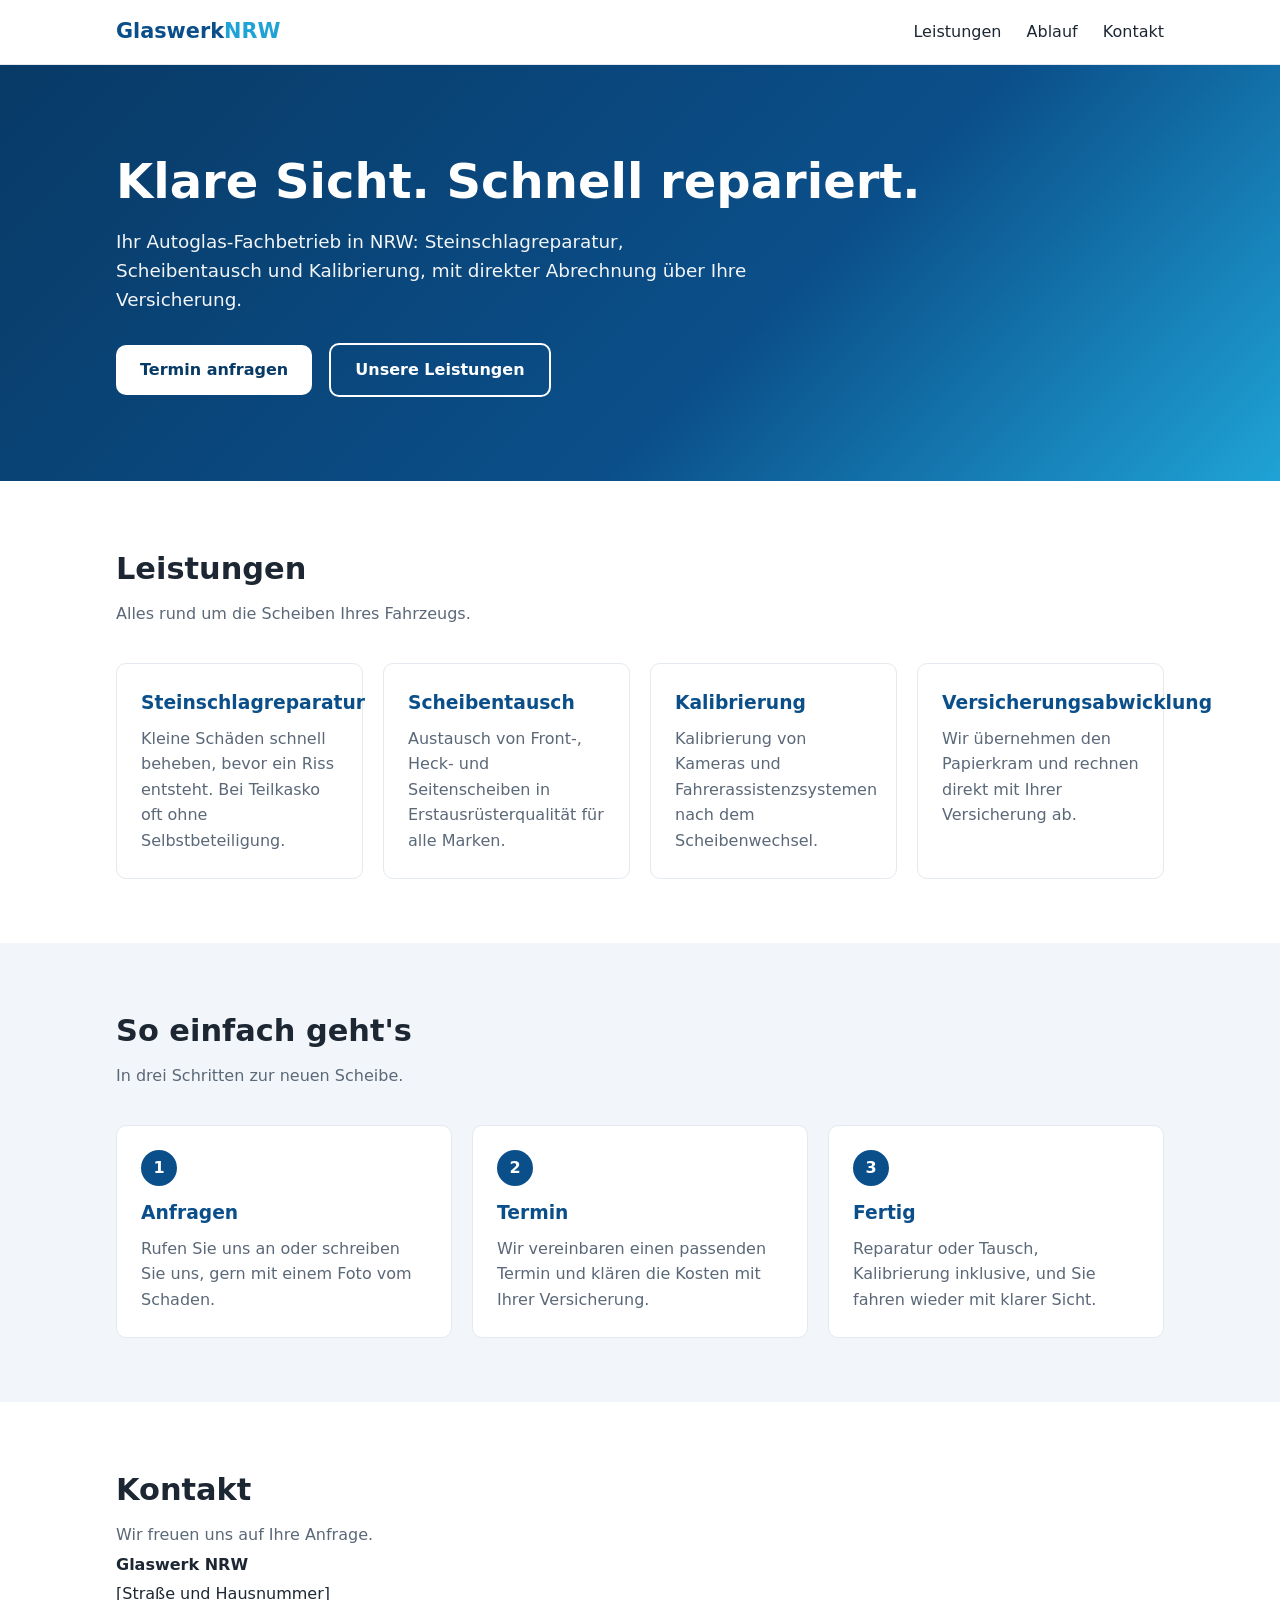
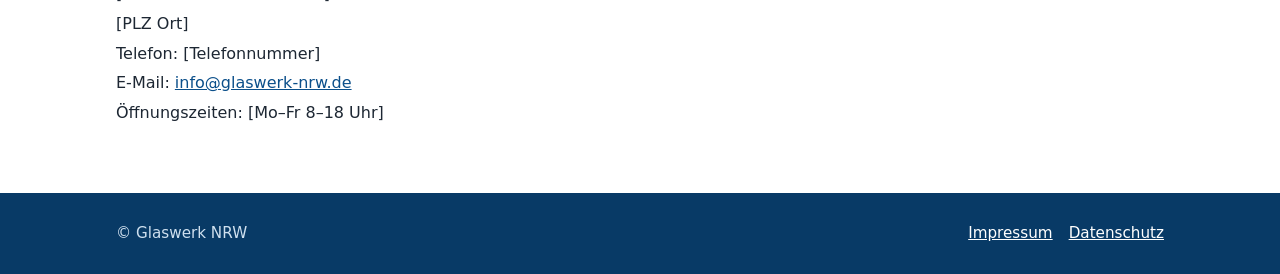
==== site/index.html @ 408eb7b6 "Grundgerüst der Homepage mit GitHub-Pages-Deployment Co-Authored-By: Claude Opus 5.5 (1M context) <n" ====
<!doctype html>
<html lang="de">
<head>
  <meta charset="utf-8">
  <meta name="viewport" content="width=device-width, initial-scale=1">
  <title>Glaswerk NRW – Autoglas-Service</title>
  <meta name="description" content="Glaswerk NRW: Steinschlagreparatur, Scheibentausch und Kalibrierung von Fahrerassistenzsystemen. Direkte Abrechnung mit Ihrer Versicherung.">
  <link rel="stylesheet" href="styles.css">
</head>
<body>
  <header>
    <div class="container">
      <a class="logo" href="/">Glaswerk<span>NRW</span></a>
      <nav>
        <a href="#leistungen">Leistungen</a>
        <a class="hide-mobile" href="#ablauf">Ablauf</a>
        <a href="#kontakt">Kontakt</a>
      </nav>
    </div>
  </header>

  <section class="hero">
    <div class="container">
      <h1>Klare Sicht. Schnell repariert.</h1>
      <p>Ihr Autoglas-Fachbetrieb in NRW: Steinschlagreparatur, Scheibentausch und Kalibrierung, mit direkter Abrechnung über Ihre Versicherung.</p>
      <a class="btn" href="#kontakt">Termin anfragen</a>
      <a class="btn outline" href="#leistungen">Unsere Leistungen</a>
    </div>
  </section>

  <section id="leistungen">
    <div class="container">
      <h2>Leistungen</h2>
      <p class="lead">Alles rund um die Scheiben Ihres Fahrzeugs.</p>
      <div class="grid">
        <div class="card">
          <h3>Steinschlagreparatur</h3>
          <p>Kleine Schäden schnell beheben, bevor ein Riss entsteht. Bei Teilkasko oft ohne Selbstbeteiligung.</p>
        </div>
        <div class="card">
          <h3>Scheibentausch</h3>
          <p>Austausch von Front-, Heck- und Seitenscheiben in Erstausrüsterqualität für alle Marken.</p>
        </div>
        <div class="card">
          <h3>Kalibrierung</h3>
          <p>Kalibrierung von Kameras und Fahrerassistenzsystemen nach dem Scheibenwechsel.</p>
        </div>
        <div class="card">
          <h3>Versicherungsabwicklung</h3>
          <p>Wir übernehmen den Papierkram und rechnen direkt mit Ihrer Versicherung ab.</p>
        </div>
      </div>
    </div>
  </section>

  <section id="ablauf" class="soft">
    <div class="container">
      <h2>So einfach geht's</h2>
      <p class="lead">In drei Schritten zur neuen Scheibe.</p>
      <div class="grid steps">
        <div class="card">
          <h3>Anfragen</h3>
          <p>Rufen Sie uns an oder schreiben Sie uns, gern mit einem Foto vom Schaden.</p>
        </div>
        <div class="card">
          <h3>Termin</h3>
          <p>Wir vereinbaren einen passenden Termin und klären die Kosten mit Ihrer Versicherung.</p>
        </div>
        <div class="card">
          <h3>Fertig</h3>
          <p>Reparatur oder Tausch, Kalibrierung inklusive, und Sie fahren wieder mit klarer Sicht.</p>
        </div>
      </div>
    </div>
  </section>

  <section id="kontakt" class="contact">
    <div class="container">
      <h2>Kontakt</h2>
      <p class="lead">Wir freuen uns auf Ihre Anfrage.</p>
      <!-- TODO: echte Kontaktdaten eintragen -->
      <p><strong>Glaswerk NRW</strong></p>
      <p>[Straße und Hausnummer]</p>
      <p>[PLZ Ort]</p>
      <p>Telefon: [Telefonnummer]</p>
      <p>E-Mail: <a href="mailto:info@glaswerk-nrw.de">info@glaswerk-nrw.de</a></p>
      <p>Öffnungszeiten: [Mo–Fr 8–18 Uhr]</p>
    </div>
  </section>

  <footer>
    <div class="container">
      <span>© Glaswerk NRW</span>
      <span><a href="impressum.html">Impressum</a><a href="datenschutz.html">Datenschutz</a></span>
    </div>
  </footer>
</body>
</html>
---- site/styles.css ----
:root {
  --blue: #0b4f8a;
  --blue-dark: #083a66;
  --accent: #1fa3d6;
  --text: #1d2733;
  --muted: #5b6878;
  --bg: #ffffff;
  --bg-soft: #f2f6fa;
  --radius: 10px;
}

* { box-sizing: border-box; }

body {
  margin: 0;
  font-family: system-ui, -apple-system, "Segoe UI", Roboto, sans-serif;
  color: var(--text);
  background: var(--bg);
  line-height: 1.6;
}

a { color: var(--blue); }

.container { max-width: 1080px; margin: 0 auto; padding: 0 16px; }

header {
  background: var(--bg);
  border-bottom: 1px solid #e3e9ef;
  position: sticky;
  top: 0;
  z-index: 10;
}
header .container { display: flex; align-items: center; justify-content: space-between; height: 64px; }
.logo { font-weight: 800; font-size: 1.3rem; color: var(--blue); text-decoration: none; }
.logo span { color: var(--accent); }
nav a { margin-left: 20px; text-decoration: none; color: var(--text); font-weight: 500; }
nav a:hover { color: var(--blue); }

.hero {
  background: linear-gradient(135deg, var(--blue-dark), var(--blue) 60%, var(--accent));
  color: #fff;
  padding: 88px 0 72px;
}
.hero h1 { font-size: clamp(2rem, 5vw, 3rem); margin: 0 0 16px; line-height: 1.2; }
.hero p { font-size: 1.15rem; max-width: 640px; margin: 0 0 28px; opacity: .95; }

.btn {
  display: inline-block;
  background: #fff;
  color: var(--blue-dark);
  padding: 12px 24px;
  border-radius: var(--radius);
  font-weight: 700;
  text-decoration: none;
  margin: 0 12px 12px 0;
}
.btn.outline { background: transparent; color: #fff; border: 2px solid #fff; }

section { padding: 64px 0; }
section.soft { background: var(--bg-soft); }
h2 { font-size: 1.9rem; margin: 0 0 8px; }
.lead { color: var(--muted); margin: 0 0 36px; }

.grid { display: grid; gap: 20px; grid-template-columns: repeat(auto-fit, minmax(230px, 1fr)); }
.card {
  background: #fff;
  border: 1px solid #e3e9ef;
  border-radius: var(--radius);
  padding: 24px;
}
.card h3 { margin: 0 0 8px; color: var(--blue); }
.card p { margin: 0; color: var(--muted); }

.steps { counter-reset: step; }
.steps .card::before {
  counter-increment: step;
  content: counter(step);
  display: inline-grid;
  place-items: center;
  width: 36px; height: 36px;
  border-radius: 50%;
  background: var(--blue);
  color: #fff;
  font-weight: 700;
  margin-bottom: 12px;
}

.contact p { margin: 4px 0; }

footer { background: var(--blue-dark); color: #cfe0ef; padding: 28px 0; font-size: .95rem; }
footer .container { display: flex; flex-wrap: wrap; gap: 12px; justify-content: space-between; }
footer a { color: #fff; margin-left: 16px; }

.legal { padding: 48px 0; }
.legal h1 { margin-top: 0; }

@media (max-width: 640px) {
  nav a { margin-left: 12px; font-size: .95rem; }
  nav a.hide-mobile { display: none; }
  footer a { margin: 0 16px 0 0; }
}
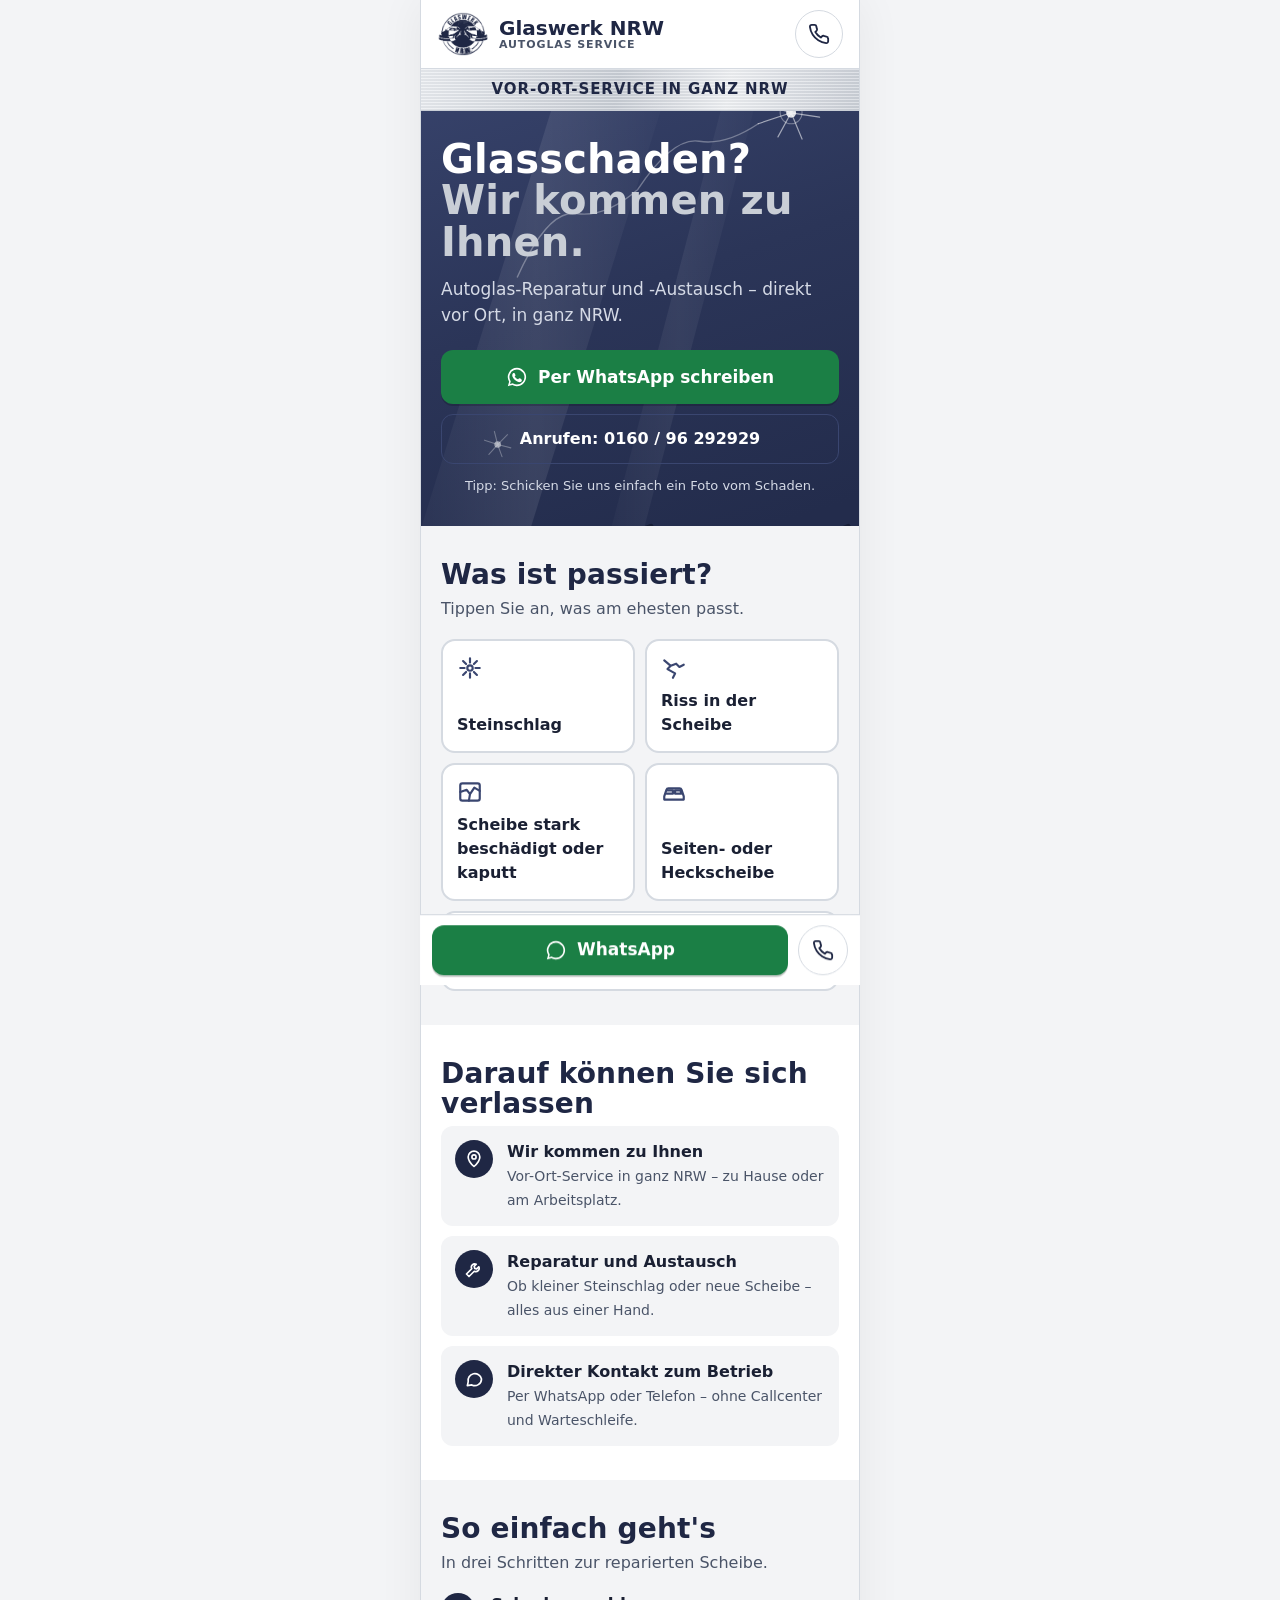
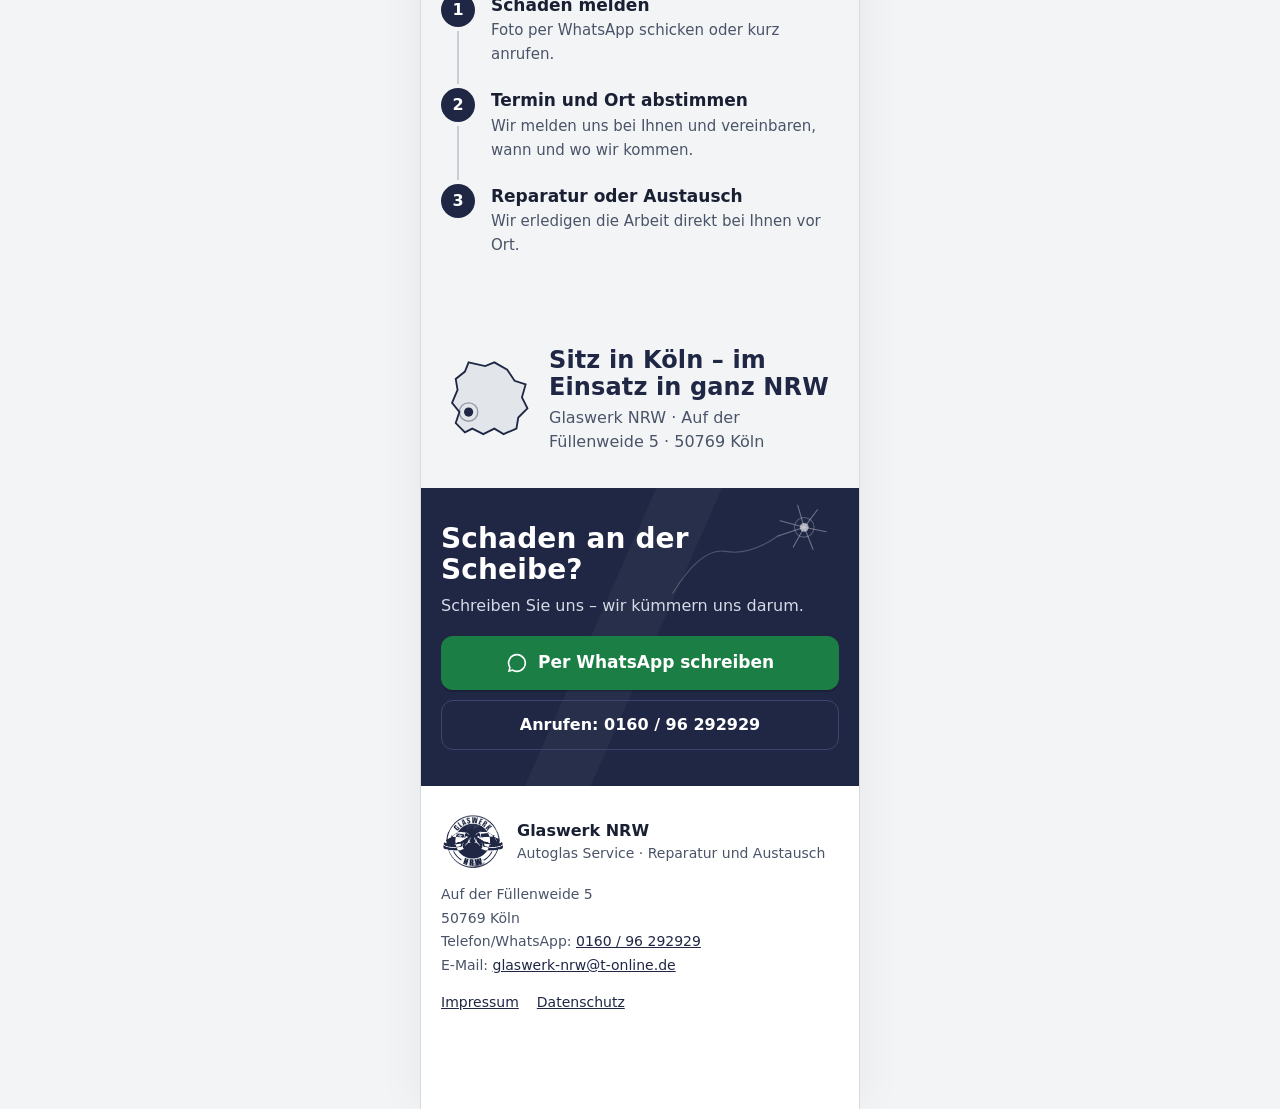
==== commit bfe6e94f: "Homepage aus Wireframe V2 übernehmen Prototyp-Steuerung, Platzhalter, Bewertungs- und Versicherungsb" ====
--- a/site/index.html
+++ b/site/index.html
@@ -1,98 +1,366 @@
 <!doctype html>
 <html lang="de">
 <head>
-  <meta charset="utf-8">
-  <meta name="viewport" content="width=device-width, initial-scale=1">
-  <title>Glaswerk NRW – Autoglas-Service</title>
-  <meta name="description" content="Glaswerk NRW: Steinschlagreparatur, Scheibentausch und Kalibrierung von Fahrerassistenzsystemen. Direkte Abrechnung mit Ihrer Versicherung.">
-  <link rel="stylesheet" href="styles.css">
+<meta charset="utf-8">
+<meta name="viewport" content="width=device-width, initial-scale=1, viewport-fit=cover">
+<title>Glaswerk NRW – Autoglas-Reparatur und -Austausch vor Ort</title>
+<link rel="icon" href="assets/logo.png">
+<meta name="description" content="Glaswerk NRW – Autoglas-Reparatur und -Austausch mit Vor-Ort-Service in ganz NRW. Sitz in Köln.">
+
+<style>
+:root{
+  /* Markenfarben aus Visitenkarte/Logo (D023, Hypothese) */
+  --navy:#1F2744; --navy-2:#2B3558; --navy-3:#3A4670;
+  --silver-1:#F3F4F6; --silver-2:#E2E5EA; --silver-3:#C9CED6;
+  --ink:#1A2033; --muted:#4A5468; --on-navy:#D5DAE6;
+  --wa:#1B7F45; --wa-hover:#156838;
+  --surface:#fff; --border:#D5DAE1;
+  --radius:14px;
+  --font-head:"Barlow Semi Condensed","Arial Narrow",system-ui,sans-serif;
+  --head-weight:700; --head-spacing:.005em;
+  --font-body:system-ui,-apple-system,"Segoe UI",Roboto,sans-serif;
+  --brushed:repeating-linear-gradient(180deg,rgba(255,255,255,.35) 0 1px,rgba(0,0,0,.035) 1px 3px),
+            linear-gradient(100deg,#E9ECF0 0%,#C9CED6 45%,#EEF0F3 70%,#CBD0D8 100%);
+}
+
+*{box-sizing:border-box}
+html{scroll-behavior:smooth}
+@media (prefers-reduced-motion:reduce){html{scroll-behavior:auto}*{transition:none!important}}
+body{margin:0;background:var(--silver-1);color:var(--ink);font-family:var(--font-body);font-size:16px;line-height:1.5;-webkit-font-smoothing:antialiased}
+a{color:inherit}
+h1,h2,h3{font-family:var(--font-head);font-weight:var(--head-weight);letter-spacing:var(--head-spacing);margin:0}
+:focus-visible{outline:3px solid #F2B84B;outline-offset:2px;border-radius:6px}
+.sr-only{position:absolute;width:1px;height:1px;padding:0;margin:-1px;overflow:hidden;clip:rect(0,0,0,0);white-space:nowrap;border:0}
+
+.page{width:min(100%,440px);margin:0 auto;background:var(--silver-1);min-height:100vh;position:relative}
+
+/* Kopfzeile */
+.header{display:flex;align-items:center;justify-content:space-between;gap:12px;padding:10px 16px;background:#fff;border-bottom:1px solid var(--border)}
+.brand{display:flex;align-items:center;gap:10px;text-decoration:none}
+.brand img{width:52px;height:auto;display:block}
+.brand-name{font-family:var(--font-head);font-weight:var(--head-weight);font-size:20px;line-height:1.05;color:var(--navy)}
+.brand-sub{display:block;font-family:var(--font-body);font-weight:600;font-size:11px;letter-spacing:.08em;text-transform:uppercase;color:var(--muted)}
+.icon-btn{width:48px;height:48px;border-radius:50%;border:1.5px solid var(--border);display:grid;place-items:center;color:var(--navy);text-decoration:none;flex:none}
+.icon-btn svg{width:22px;height:22px}
+
+/* Metallstreifen wie auf der Karte */
+.strip{background:var(--brushed);color:var(--navy);text-align:center;padding:9px 16px;font-family:var(--font-head);font-weight:700;font-size:15px;letter-spacing:.06em;text-transform:uppercase;border-bottom:1px solid var(--silver-3)}
+
+/* Hero */
+.hero{background:var(--navy);color:#fff;padding:28px 20px 30px;position:relative;overflow:hidden;isolation:isolate}
+.hero > *:not(.glass){position:relative}
+/* Eigene Illustration: Frontscheibe mit Steinschlag (keine fremden Bildrechte) */
+.glass{position:absolute;inset:0;width:100%;height:100%;z-index:-1;pointer-events:none}
+.glass .impact{transform-box:fill-box;transform-origin:center}
+@media (prefers-reduced-motion:no-preference){
+  .glass .crack{stroke-dasharray:400;stroke-dashoffset:400;animation:crack 1.6s .3s ease-out forwards}
+  @keyframes crack{to{stroke-dashoffset:0}}
+}
+.hero h1{font-size:40px;line-height:1.04}
+.hero h1 span{display:block;color:var(--silver-3)}
+.hero .lead{color:var(--on-navy);margin:14px 0 22px;font-size:17px}
+
+.btn{display:flex;align-items:center;justify-content:center;gap:10px;min-height:54px;padding:12px 18px;border-radius:12px;font-weight:700;font-size:17px;text-decoration:none;text-align:center;border:0;cursor:pointer;font-family:var(--font-body)}
+.btn svg{width:22px;height:22px;flex:none}
+.btn-wa{background:var(--wa);color:#fff;box-shadow:0 2px 0 rgba(0,0,0,.18)}
+.btn-wa:hover{background:var(--wa-hover)}
+.btn-call{margin-top:10px;background:transparent;color:#fff;border:1.5px solid var(--navy-3);font-weight:600;font-size:16px;min-height:50px}
+.btn-call:hover{background:var(--navy-2)}
+.btn-call.light{color:var(--navy);border-color:var(--silver-3)}
+.btn-call.light:hover{background:var(--silver-2)}
+.hint{font-size:13px;color:var(--on-navy);margin:12px 0 0;text-align:center}
+
+/* Abschnitte */
+.section{padding:34px 20px}
+.section h2{font-size:28px;line-height:1.1;color:var(--navy);margin-bottom:6px}
+.section .intro{color:var(--muted);margin:0 0 18px}
+.alt{background:#fff}
+
+/* Problemwahl */
+.problems{display:grid;grid-template-columns:1fr 1fr;gap:10px}
+.problem{min-height:96px;display:flex;flex-direction:column;align-items:flex-start;justify-content:space-between;gap:8px;text-align:left;border:2px solid var(--border);background:#fff;border-radius:var(--radius);padding:14px;font:inherit;font-weight:650;color:var(--ink);cursor:pointer;transition:border-color .15s,background .15s}
+.problem svg{width:26px;height:26px;color:var(--navy-3)}
+.problem[aria-pressed="true"]{border-color:var(--navy);background:#E9ECF4;box-shadow:inset 0 0 0 1px var(--navy)}
+.problem.unsure{grid-column:1/-1;min-height:60px;flex-direction:row;align-items:center;justify-content:flex-start}
+.next{margin-top:14px;background:#fff;border:1px solid var(--border);border-radius:var(--radius);padding:16px}
+.next p{margin:0 0 12px;color:var(--muted);font-size:15px}
+.next strong{color:var(--ink)}
+
+/* Vertrauen */
+.trust{list-style:none;margin:0;padding:0;display:grid;gap:10px}
+.trust li{display:flex;gap:14px;align-items:flex-start;background:var(--silver-1);border-radius:12px;padding:14px}
+.trust .ico{width:38px;height:38px;border-radius:50%;background:var(--navy);color:#fff;display:grid;place-items:center;flex:none}
+.trust .ico svg{width:20px;height:20px}
+.trust b{display:block}
+.trust span.t{color:var(--muted);font-size:14px}
+
+/* Ablauf */
+.steps{list-style:none;margin:0;padding:0;counter-reset:s}
+.steps li{position:relative;padding:0 0 22px 50px;counter-increment:s}
+.steps li::before{content:counter(s);position:absolute;left:0;top:0;width:34px;height:34px;border-radius:50%;background:var(--navy);color:#fff;display:grid;place-items:center;font-weight:800}
+.steps li:not(:last-child)::after{content:"";position:absolute;left:16px;top:38px;bottom:4px;width:2px;background:var(--silver-3)}
+.steps b{display:block;font-size:17px}
+.steps span{color:var(--muted);font-size:15px}
+
+/* Einsatzgebiet */
+.area{display:flex;gap:16px;align-items:center}
+.area svg{width:92px;height:auto;flex:none;color:var(--navy)}
+
+/* Abschluss-CTA */
+.cta{background:var(--navy);color:#fff;padding:36px 20px;position:relative;overflow:hidden;isolation:isolate}
+.cta > *:not(.glass){position:relative}
+.cta h2{font-size:28px;line-height:1.1;margin-bottom:8px}
+.cta p{color:var(--on-navy);margin:0 0 18px}
+
+/* Fuß */
+.footer{padding:28px 20px 96px;font-size:14px;color:var(--muted);background:#fff}
+.footer .f-brand{display:flex;gap:12px;align-items:center;margin-bottom:14px}
+.footer .f-brand img{width:64px}
+.footer strong{color:var(--ink);font-size:16px}
+.footer address{font-style:normal;line-height:1.7}
+.footer a{color:var(--navy)}
+.links{display:flex;gap:18px;margin-top:14px}
+
+/* Sticky-CTA (Variante D021) */
+.sticky{position:fixed;left:50%;transform:translate(-50%,120%);bottom:0;width:min(100%,440px);padding:10px 12px calc(10px + env(safe-area-inset-bottom));background:rgba(255,255,255,.96);backdrop-filter:blur(6px);border-top:1px solid var(--border);display:flex;gap:10px;z-index:20;transition:transform .25s ease}
+.sticky.show{transform:translate(-50%,0)}
+.sticky .btn-wa{flex:1;min-height:50px}
+.sticky .icon-btn{width:50px;height:50px}
+
+
+
+@media (min-width:760px){
+  .page{border-left:1px solid var(--border);border-right:1px solid var(--border);box-shadow:0 0 44px rgba(0,0,0,.06)}
+}
+</style>
 </head>
 <body>
-  <header>
-    <div class="container">
-      <a class="logo" href="/">Glaswerk<span>NRW</span></a>
-      <nav>
-        <a href="#leistungen">Leistungen</a>
-        <a class="hide-mobile" href="#ablauf">Ablauf</a>
-        <a href="#kontakt">Kontakt</a>
-      </nav>
-    </div>
+
+
+
+<div class="page">
+
+  <header class="header">
+    <a class="brand" href="#top" aria-label="Glaswerk NRW – zur Startseite">
+      <img src="assets/logo.png" alt="" width="52" height="45">
+      <span class="brand-name">Glaswerk NRW<span class="brand-sub">Autoglas Service</span></span>
+    </a>
+    <a class="icon-btn" href="tel:+4916096292929" aria-label="Anrufen: 0160 96 292929">
+      <svg viewBox="0 0 24 24" fill="none" stroke="currentColor" stroke-width="2" stroke-linecap="round" stroke-linejoin="round" aria-hidden="true"><path d="M22 16.9v3a2 2 0 0 1-2.2 2 19.8 19.8 0 0 1-8.6-3.1 19.5 19.5 0 0 1-6-6A19.8 19.8 0 0 1 2.1 4.2 2 2 0 0 1 4.1 2h3a2 2 0 0 1 2 1.7c.1.9.4 1.8.7 2.7a2 2 0 0 1-.5 2.1L8 9.8a16 16 0 0 0 6 6l1.3-1.3a2 2 0 0 1 2.1-.4c.9.3 1.8.6 2.7.7a2 2 0 0 1 1.7 2z"/></svg>
+    </a>
   </header>
 
-  <section class="hero">
-    <div class="container">
-      <h1>Klare Sicht. Schnell repariert.</h1>
-      <p>Ihr Autoglas-Fachbetrieb in NRW: Steinschlagreparatur, Scheibentausch und Kalibrierung, mit direkter Abrechnung über Ihre Versicherung.</p>
-      <a class="btn" href="#kontakt">Termin anfragen</a>
-      <a class="btn outline" href="#leistungen">Unsere Leistungen</a>
-    </div>
-  </section>
-
-  <section id="leistungen">
-    <div class="container">
-      <h2>Leistungen</h2>
-      <p class="lead">Alles rund um die Scheiben Ihres Fahrzeugs.</p>
-      <div class="grid">
-        <div class="card">
-          <h3>Steinschlagreparatur</h3>
-          <p>Kleine Schäden schnell beheben, bevor ein Riss entsteht. Bei Teilkasko oft ohne Selbstbeteiligung.</p>
-        </div>
-        <div class="card">
-          <h3>Scheibentausch</h3>
-          <p>Austausch von Front-, Heck- und Seitenscheiben in Erstausrüsterqualität für alle Marken.</p>
-        </div>
-        <div class="card">
-          <h3>Kalibrierung</h3>
-          <p>Kalibrierung von Kameras und Fahrerassistenzsystemen nach dem Scheibenwechsel.</p>
-        </div>
-        <div class="card">
-          <h3>Versicherungsabwicklung</h3>
-          <p>Wir übernehmen den Papierkram und rechnen direkt mit Ihrer Versicherung ab.</p>
+  <main id="top">
+    <div class="strip">Vor-Ort-Service in ganz NRW</div>
+
+    <!-- 1. Hero -->
+    <section class="hero" aria-labelledby="h-hero">
+      <svg class="glass" viewBox="0 0 400 560" preserveAspectRatio="xMidYMid slice" aria-hidden="true">
+        <defs>
+          <linearGradient id="gGlass" x1="0" y1="0" x2="0.35" y2="1">
+            <stop offset="0" stop-color="#3A4670"/><stop offset=".55" stop-color="#2B3558"/><stop offset="1" stop-color="#232C4C"/>
+          </linearGradient>
+          <linearGradient id="gShine" x1="0" y1="0" x2="1" y2="0">
+            <stop offset="0" stop-color="#fff" stop-opacity="0"/><stop offset=".5" stop-color="#fff" stop-opacity=".09"/><stop offset="1" stop-color="#fff" stop-opacity="0"/>
+          </linearGradient>
+          <clipPath id="cWs"><path d="M-20 36 Q200 2 420 36 L470 520 Q200 556 -70 520 Z"/></clipPath>
+        </defs>
+        <!-- Frontscheibe -->
+        <path d="M-20 36 Q200 2 420 36 L470 520 Q200 556 -70 520 Z" fill="url(#gGlass)"/>
+        <g clip-path="url(#cWs)">
+          <!-- Lichtreflexe -->
+          <path d="M150 -10 L250 -10 L60 600 L-40 600 Z" fill="url(#gShine)"/>
+          <path d="M300 -10 L330 -10 L170 600 L140 600 Z" fill="url(#gShine)" opacity=".7"/>
+          <!-- Scheibenwischer -->
+          <path d="M20 540 L210 470" stroke="#161D35" stroke-width="5" stroke-linecap="round"/>
+          <path d="M210 548 L390 470" stroke="#161D35" stroke-width="5" stroke-linecap="round"/>
+          <!-- Steinschlag rechts oben -->
+          <g transform="translate(338 92)" fill="none" stroke="#fff" stroke-linecap="round">
+            <circle class="impact" r="4.5" fill="#fff" fill-opacity=".85" stroke="none"/>
+            <circle r="10" stroke-opacity=".35" stroke-width="1"/>
+            <g stroke-opacity=".55" stroke-width="1.1">
+              <path d="M0 0 L-26 -8 M0 0 L-8 -24 M0 0 L14 -20 M0 0 L26 4 M0 0 L10 24 M0 0 L-12 22 M0 0 L-30 10"/>
+            </g>
+            <!-- auslaufender Riss -->
+            <path class="crack" d="M-30 10 Q-60 30 -84 26 T-140 70 Q-170 96 -196 92 T-250 150" stroke-opacity=".32" stroke-width="1.3"/>
+          </g>
+          <!-- zweiter, kleiner Steinschlag -->
+          <g transform="translate(70 395)" fill="none" stroke="#fff" stroke-linecap="round" stroke-opacity=".3" stroke-width="1">
+            <circle r="3" fill="#fff" fill-opacity=".5" stroke="none"/>
+            <path d="M0 0 L-12 -4 M0 0 L-3 -12 M0 0 L9 -9 M0 0 L12 3 M0 0 L4 11 M0 0 L-8 9"/>
+          </g>
+        </g>
+      </svg>
+      <h1 id="h-hero">Glasschaden?<span>Wir kommen zu Ihnen.</span></h1>
+      <p class="lead">Autoglas-Reparatur und -Austausch – direkt vor Ort, in ganz NRW.</p>
+
+      <a class="btn btn-wa js-wa" href="https://wa.me/4916096292929" data-msg="Guten Tag, ich habe einen Schaden an meiner Autoscheibe.">
+        <svg viewBox="0 0 24 24" fill="currentColor" aria-hidden="true"><path d="M12 2a10 10 0 0 0-8.6 15.1L2 22l5-1.3A10 10 0 1 0 12 2zm0 18.2c-1.5 0-3-.4-4.3-1.2l-.3-.2-3 .8.8-2.9-.2-.3A8.2 8.2 0 1 1 12 20.2zm4.5-6.1c-.2-.1-1.5-.7-1.7-.8-.2-.1-.4-.1-.6.1l-.8 1c-.1.2-.3.2-.5.1a6.7 6.7 0 0 1-3.3-2.9c-.2-.4.2-.4.7-1.3.1-.1 0-.3 0-.4l-.8-1.8c-.2-.5-.4-.4-.6-.4h-.5c-.2 0-.4.1-.7.3-.2.3-.9.9-.9 2.2s.9 2.6 1.1 2.8c.1.2 1.8 2.8 4.4 3.9 1.6.7 2.3.8 3.1.6.5-.1 1.5-.6 1.7-1.2.2-.6.2-1.1.2-1.2-.1-.1-.3-.2-.5-.3z"/></svg>
+        Per WhatsApp schreiben
+      </a>
+      <a class="btn btn-call" href="tel:+4916096292929">Anrufen: 0160 / 96 292929</a>
+      <p class="hint">Tipp: Schicken Sie uns einfach ein Foto vom Schaden.</p>
+    </section>
+
+    <!-- 2. Problemwahl -->
+    <section class="section" aria-labelledby="h-problem">
+      <h2 id="h-problem">Was ist passiert?</h2>
+      <p class="intro">Tippen Sie an, was am ehesten passt.</p>
+      <div class="problems" role="group" aria-label="Schadensart wählen">
+        <button class="problem" type="button" aria-pressed="false" data-label="einen Steinschlag in der Scheibe">
+          <svg viewBox="0 0 24 24" fill="none" stroke="currentColor" stroke-width="2" stroke-linecap="round" aria-hidden="true"><circle cx="12" cy="12" r="2.5"/><path d="M12 3v4M12 17v4M3 12h4M17 12h4M5.6 5.6l2.8 2.8M15.6 15.6l2.8 2.8M18.4 5.6l-2.8 2.8M8.4 15.6l-2.8 2.8"/></svg>
+          Steinschlag
+        </button>
+        <button class="problem" type="button" aria-pressed="false" data-label="einen Riss in der Scheibe">
+          <svg viewBox="0 0 24 24" fill="none" stroke="currentColor" stroke-width="2" stroke-linecap="round" stroke-linejoin="round" aria-hidden="true"><path d="M3 5l6 5-3 3 7 4-2 4M9 10l5-2 3 3 4-2"/></svg>
+          Riss in der Scheibe
+        </button>
+        <button class="problem" type="button" aria-pressed="false" data-label="eine stark beschädigte bzw. kaputte Scheibe">
+          <svg viewBox="0 0 24 24" fill="none" stroke="currentColor" stroke-width="2" stroke-linecap="round" stroke-linejoin="round" aria-hidden="true"><rect x="3" y="4" width="18" height="16" rx="2"/><path d="M3 12l6-2 3 4 4-6 5 3M12 14l-1 6"/></svg>
+          Scheibe stark beschädigt oder kaputt
+        </button>
+        <button class="problem" type="button" aria-pressed="false" data-label="einen Schaden an einer Seiten- oder Heckscheibe">
+          <svg viewBox="0 0 24 24" fill="none" stroke="currentColor" stroke-width="2" stroke-linecap="round" stroke-linejoin="round" aria-hidden="true"><path d="M3 16l2-6a2 2 0 0 1 2-1.4h10A2 2 0 0 1 19 10l2 6v3H3z"/><path d="M6 10.5h5v3H5.2M13 10.5h5l.8 3H13z"/></svg>
+          Seiten- oder Heckscheibe
+        </button>
+        <button class="problem unsure" type="button" aria-pressed="false" data-label="eine andere Frage bzw. bin mir nicht sicher, was es ist">
+          <svg viewBox="0 0 24 24" fill="none" stroke="currentColor" stroke-width="2" stroke-linecap="round" stroke-linejoin="round" aria-hidden="true"><circle cx="12" cy="12" r="9"/><path d="M9.5 9.5a2.5 2.5 0 1 1 3.5 2.3c-.6.3-1 .9-1 1.6V14M12 17.5h.01"/></svg>
+          Ich bin mir nicht sicher / etwas anderes
+        </button>
+      </div>
+
+      <div class="next" id="next" hidden>
+        <p id="nextText"></p>
+        <a class="btn btn-wa js-wa" id="nextWa" href="https://wa.me/4916096292929">
+          <svg viewBox="0 0 24 24" fill="currentColor" aria-hidden="true"><path d="M12 2a10 10 0 0 0-8.6 15.1L2 22l5-1.3A10 10 0 1 0 12 2zm0 18.2c-1.5 0-3-.4-4.3-1.2l-.3-.2-3 .8.8-2.9-.2-.3A8.2 8.2 0 1 1 12 20.2z"/></svg>
+          Foto per WhatsApp senden
+        </a>
+        <a class="btn btn-call light" href="tel:+4916096292929">Lieber anrufen</a>
+      </div>
+    </section>
+
+    <!-- 3. Vertrauen -->
+    <section class="section alt" aria-labelledby="h-trust">
+      <h2 id="h-trust">Darauf können Sie sich verlassen</h2>
+      <ul class="trust">
+        <li><span class="ico"><svg viewBox="0 0 24 24" fill="none" stroke="currentColor" stroke-width="2" stroke-linecap="round" stroke-linejoin="round" aria-hidden="true"><path d="M12 21s-7-6.2-7-11.5A7 7 0 0 1 19 9.5C19 14.8 12 21 12 21z"/><circle cx="12" cy="9.5" r="2.5"/></svg></span>
+          <div><b>Wir kommen zu Ihnen</b><span class="t">Vor-Ort-Service in ganz NRW – zu Hause oder am Arbeitsplatz.</span></div></li>
+        <li><span class="ico"><svg viewBox="0 0 24 24" fill="none" stroke="currentColor" stroke-width="2" stroke-linecap="round" stroke-linejoin="round" aria-hidden="true"><path d="M14.7 6.3a4 4 0 0 0-5.4 5.4L3 18l3 3 6.3-6.3a4 4 0 0 0 5.4-5.4l-2.5 2.5-2.4-.6-.6-2.4z"/></svg></span>
+          <div><b>Reparatur und Austausch</b><span class="t">Ob kleiner Steinschlag oder neue Scheibe – alles aus einer Hand.</span></div></li>
+        <li><span class="ico"><svg viewBox="0 0 24 24" fill="none" stroke="currentColor" stroke-width="2" stroke-linecap="round" stroke-linejoin="round" aria-hidden="true"><path d="M21 12a8 8 0 0 1-11.6 7.1L4 20l1-4.6A8 8 0 1 1 21 12z"/></svg></span>
+          <div><b>Direkter Kontakt zum Betrieb</b><span class="t">Per WhatsApp oder Telefon – ohne Callcenter und Warteschleife.</span></div></li>
+        
+      </ul>
+    </section>
+
+    <!-- 4. Ablauf -->
+    <section class="section" aria-labelledby="h-steps">
+      <h2 id="h-steps">So einfach geht's</h2>
+      <p class="intro">In drei Schritten zur reparierten Scheibe.</p>
+      <ol class="steps">
+        <li><b>Schaden melden</b><span>Foto per WhatsApp schicken oder kurz anrufen.</span></li>
+        <li><b>Termin und Ort abstimmen</b><span>Wir melden uns bei Ihnen und vereinbaren, wann und wo wir kommen.</span></li>
+        <li><b>Reparatur oder Austausch</b><span>Wir erledigen die Arbeit direkt bei Ihnen vor Ort.</span></li>
+      </ol>
+    </section>
+
+    
+
+    <!-- 6. Einsatzgebiet -->
+    <section class="section" aria-labelledby="h-area">
+      <div class="area">
+        <!-- Vereinfachte, schematische NRW-Silhouette mit Standortpunkt Köln -->
+        <svg viewBox="0 0 100 100" aria-hidden="true"><path d="M30 8l18 4 10-4 14 8 8 12 12 4-4 14 6 12-10 10-2 12-14 6-10-6-12 6-12-6-8 4-10-10 4-12-8-10 6-14-2-12 10-8z" fill="#E2E5EA" stroke="currentColor" stroke-width="2"/><circle cx="30" cy="62" r="5" fill="currentColor"/><circle cx="30" cy="62" r="10" fill="none" stroke="currentColor" stroke-width="1.5" opacity=".4"/></svg>
+        <div>
+          <h2 id="h-area" style="font-size:24px">Sitz in Köln – im Einsatz in ganz NRW</h2>
+          <p class="intro" style="margin:6px 0 0">Glaswerk NRW · Auf der Füllenweide 5 · 50769 Köln</p>
         </div>
       </div>
+    </section>
+
+    <!-- 7. Abschluss-CTA -->
+    <section class="cta" aria-labelledby="h-cta">
+      <svg class="glass" viewBox="0 0 400 320" preserveAspectRatio="xMidYMid slice" aria-hidden="true">
+        <path d="M0 0 H400 V320 H0 Z" fill="#1F2744"/>
+        <path d="M230 -10 L290 -10 L140 330 L80 330 Z" fill="#fff" fill-opacity=".04"/>
+        <g transform="translate(350 60)" fill="none" stroke="#fff" stroke-linecap="round" stroke-opacity=".35" stroke-width="1">
+          <circle r="4" fill="#fff" fill-opacity=".6" stroke="none"/>
+          <circle r="9" stroke-opacity=".25"/>
+          <path d="M0 0 L-22 -6 M0 0 L-6 -20 M0 0 L12 -16 M0 0 L20 4 M0 0 L8 20 M0 0 L-10 18 M0 0 L-24 8"/>
+          <path d="M-24 8 Q-50 26 -72 22 T-120 60" stroke-opacity=".22"/>
+        </g>
+      </svg>
+      <h2 id="h-cta">Schaden an der Scheibe?</h2>
+      <p>Schreiben Sie uns – wir kümmern uns darum.</p>
+      <a class="btn btn-wa js-wa" href="https://wa.me/4916096292929" data-msg="Guten Tag, ich habe einen Schaden an meiner Autoscheibe.">
+        <svg viewBox="0 0 24 24" fill="currentColor" aria-hidden="true"><path d="M12 2a10 10 0 0 0-8.6 15.1L2 22l5-1.3A10 10 0 1 0 12 2zm0 18.2c-1.5 0-3-.4-4.3-1.2l-.3-.2-3 .8.8-2.9-.2-.3A8.2 8.2 0 1 1 12 20.2z"/></svg>
+        Per WhatsApp schreiben
+      </a>
+      <a class="btn btn-call" href="tel:+4916096292929">Anrufen: 0160 / 96 292929</a>
+    </section>
+  </main>
+
+  <footer class="footer">
+    <div class="f-brand">
+      <img src="assets/logo.png" alt="Logo Glaswerk NRW" width="64" height="55">
+      <div><strong>Glaswerk NRW</strong><br>Autoglas Service · Reparatur und Austausch</div>
     </div>
-  </section>
-
-  <section id="ablauf" class="soft">
-    <div class="container">
-      <h2>So einfach geht's</h2>
-      <p class="lead">In drei Schritten zur neuen Scheibe.</p>
-      <div class="grid steps">
-        <div class="card">
-          <h3>Anfragen</h3>
-          <p>Rufen Sie uns an oder schreiben Sie uns, gern mit einem Foto vom Schaden.</p>
-        </div>
-        <div class="card">
-          <h3>Termin</h3>
-          <p>Wir vereinbaren einen passenden Termin und klären die Kosten mit Ihrer Versicherung.</p>
-        </div>
-        <div class="card">
-          <h3>Fertig</h3>
-          <p>Reparatur oder Tausch, Kalibrierung inklusive, und Sie fahren wieder mit klarer Sicht.</p>
-        </div>
-      </div>
-    </div>
-  </section>
-
-  <section id="kontakt" class="contact">
-    <div class="container">
-      <h2>Kontakt</h2>
-      <p class="lead">Wir freuen uns auf Ihre Anfrage.</p>
-      <!-- TODO: echte Kontaktdaten eintragen -->
-      <p><strong>Glaswerk NRW</strong></p>
-      <p>[Straße und Hausnummer]</p>
-      <p>[PLZ Ort]</p>
-      <p>Telefon: [Telefonnummer]</p>
-      <p>E-Mail: <a href="mailto:info@glaswerk-nrw.de">info@glaswerk-nrw.de</a></p>
-      <p>Öffnungszeiten: [Mo–Fr 8–18 Uhr]</p>
-    </div>
-  </section>
-
-  <footer>
-    <div class="container">
-      <span>© Glaswerk NRW</span>
-      <span><a href="impressum.html">Impressum</a><a href="datenschutz.html">Datenschutz</a></span>
-    </div>
+    <address>
+      Auf der Füllenweide 5<br>50769 Köln<br>
+      Telefon/WhatsApp: <a href="tel:+4916096292929">0160 / 96 292929</a><br>
+      E-Mail: <a href="mailto:glaswerk-nrw@t-online.de">glaswerk-nrw@t-online.de</a>
+    </address>
+    <div class="links"><a href="impressum.html">Impressum</a><a href="datenschutz.html">Datenschutz</a></div>
   </footer>
+
+  
+
+  <!-- Fest stehende Kontaktleiste (Variante) -->
+  <div class="sticky" id="sticky" aria-hidden="true">
+    <a class="btn btn-wa js-wa" href="https://wa.me/4916096292929" data-msg="Guten Tag, ich habe einen Schaden an meiner Autoscheibe." tabindex="-1">
+      <svg viewBox="0 0 24 24" fill="currentColor" aria-hidden="true"><path d="M12 2a10 10 0 0 0-8.6 15.1L2 22l5-1.3A10 10 0 1 0 12 2zm0 18.2c-1.5 0-3-.4-4.3-1.2l-.3-.2-3 .8.8-2.9-.2-.3A8.2 8.2 0 1 1 12 20.2z"/></svg>
+      WhatsApp
+    </a>
+    <a class="icon-btn" href="tel:+4916096292929" aria-label="Anrufen" tabindex="-1">
+      <svg viewBox="0 0 24 24" fill="none" stroke="currentColor" stroke-width="2" stroke-linecap="round" stroke-linejoin="round" aria-hidden="true"><path d="M22 16.9v3a2 2 0 0 1-2.2 2 19.8 19.8 0 0 1-8.6-3.1 19.5 19.5 0 0 1-6-6A19.8 19.8 0 0 1 2.1 4.2 2 2 0 0 1 4.1 2h3a2 2 0 0 1 2 1.7c.1.9.4 1.8.7 2.7a2 2 0 0 1-.5 2.1L8 9.8a16 16 0 0 0 6 6l1.3-1.3a2 2 0 0 1 2.1-.4c.9.3 1.8.6 2.7.7a2 2 0 0 1 1.7 2z"/></svg>
+    </a>
+  </div>
+</div>
+
+<script>
+(function(){
+  var WA = 'https://wa.me/4916096292929';
+  function waLink(msg){ return WA + '?text=' + encodeURIComponent(msg); }
+
+  // Vorbelegte WhatsApp-Nachricht an allen WhatsApp-Buttons
+  document.querySelectorAll('.js-wa[data-msg]').forEach(function(a){ a.href = waLink(a.dataset.msg); });
+
+  // Problemwahl → passender nächster Schritt mit vorformulierter Nachricht
+  var problems = [].slice.call(document.querySelectorAll('.problem'));
+  var next = document.getElementById('next'), nextText = document.getElementById('nextText'), nextWa = document.getElementById('nextWa');
+  problems.forEach(function(btn){
+    btn.addEventListener('click', function(){
+      problems.forEach(function(b){ b.setAttribute('aria-pressed', b === btn ? 'true' : 'false'); });
+      var label = btn.dataset.label;
+      nextText.innerHTML = '<strong>Gut, dass Sie sich melden.</strong> Schicken Sie uns am besten ein Foto vom Schaden per WhatsApp – dann können wir schnell einschätzen, was zu tun ist.';
+      nextWa.href = waLink('Guten Tag, ich habe ' + label + '. Ich schicke Ihnen gleich ein Foto.\nFahrzeug: \nOrt: ');
+      next.hidden = false;
+    });
+  });
+
+
+
+  // Kontaktleiste erst zeigen, wenn der Hero aus dem Bild ist
+  var sticky = document.getElementById('sticky'), hero = document.querySelector('.hero');
+  if ('IntersectionObserver' in window) {
+    new IntersectionObserver(function(entries){
+      var show = !entries[0].isIntersecting;
+      sticky.classList.toggle('show', show);
+      sticky.setAttribute('aria-hidden', show ? 'false' : 'true');
+      sticky.querySelectorAll('a').forEach(function(a){ a.tabIndex = show ? 0 : -1; });
+    }).observe(hero);
+  }
+})();
+</script>
 </body>
 </html>
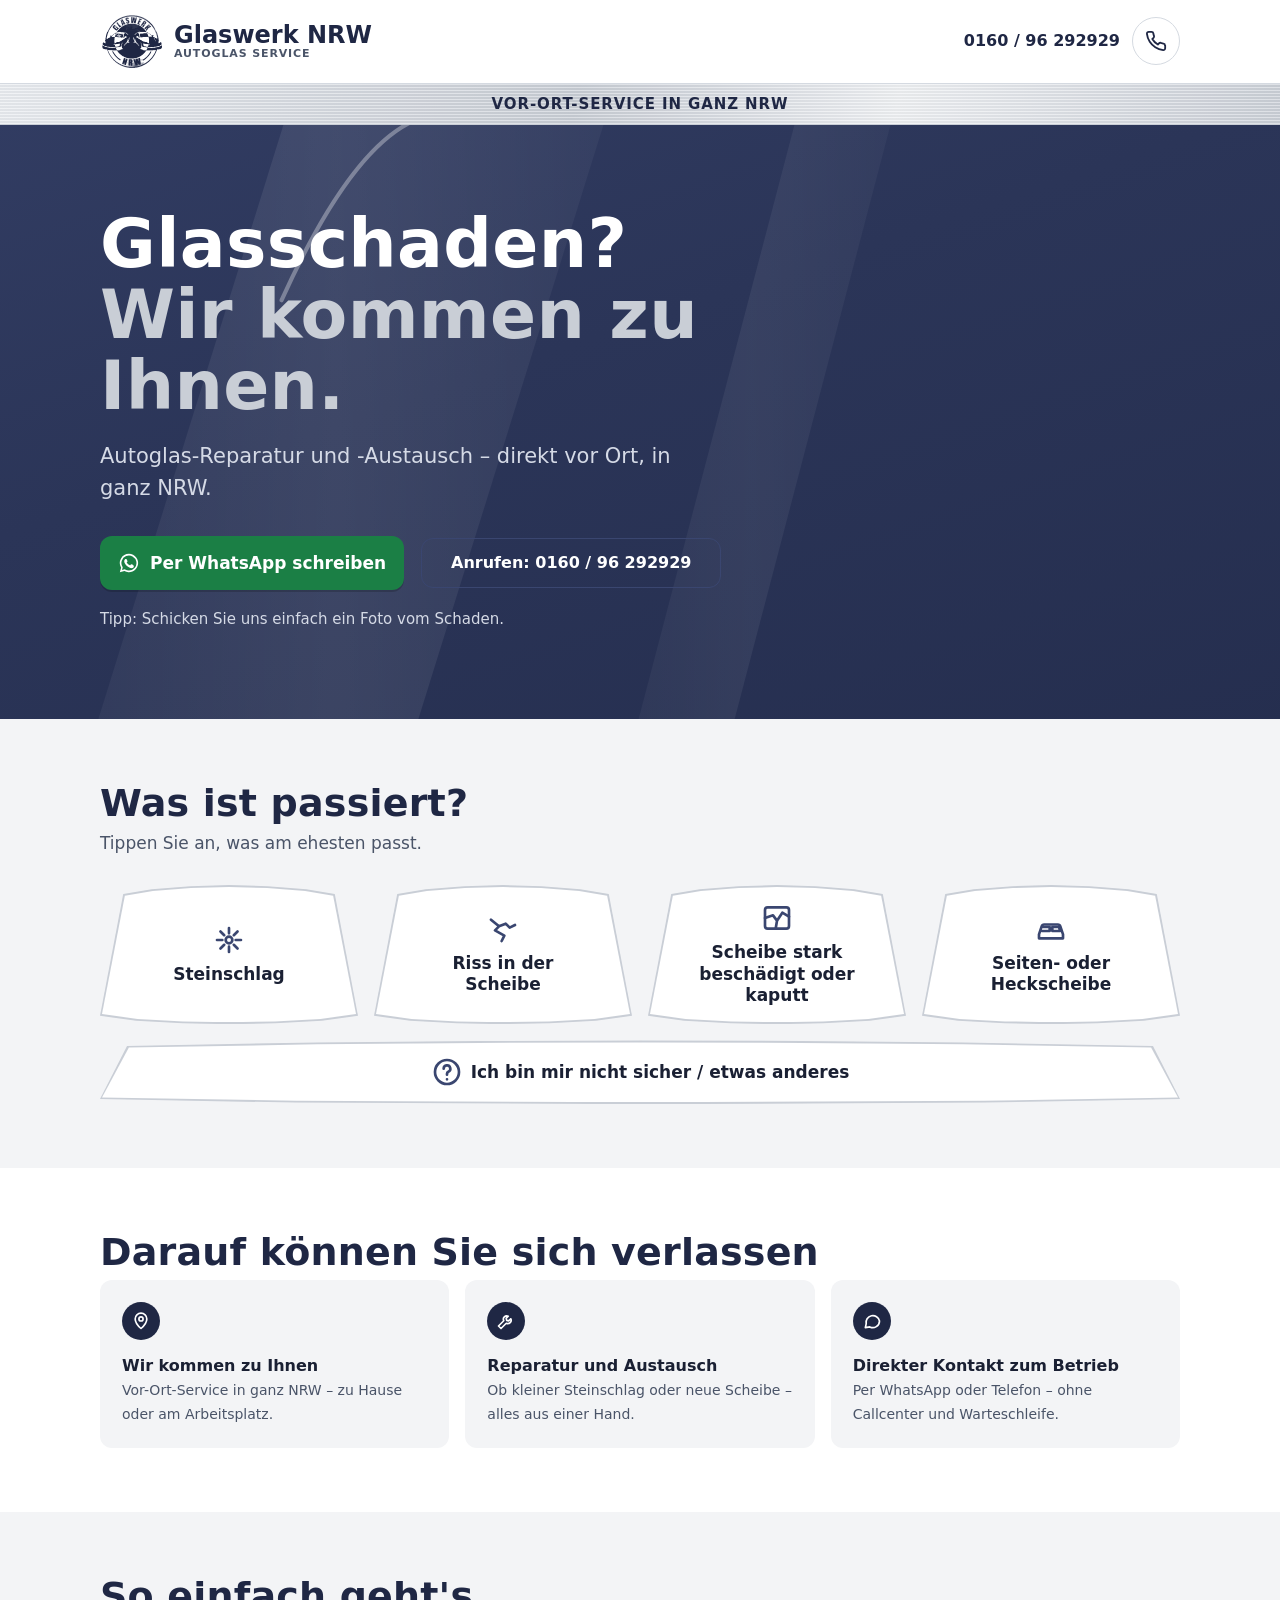
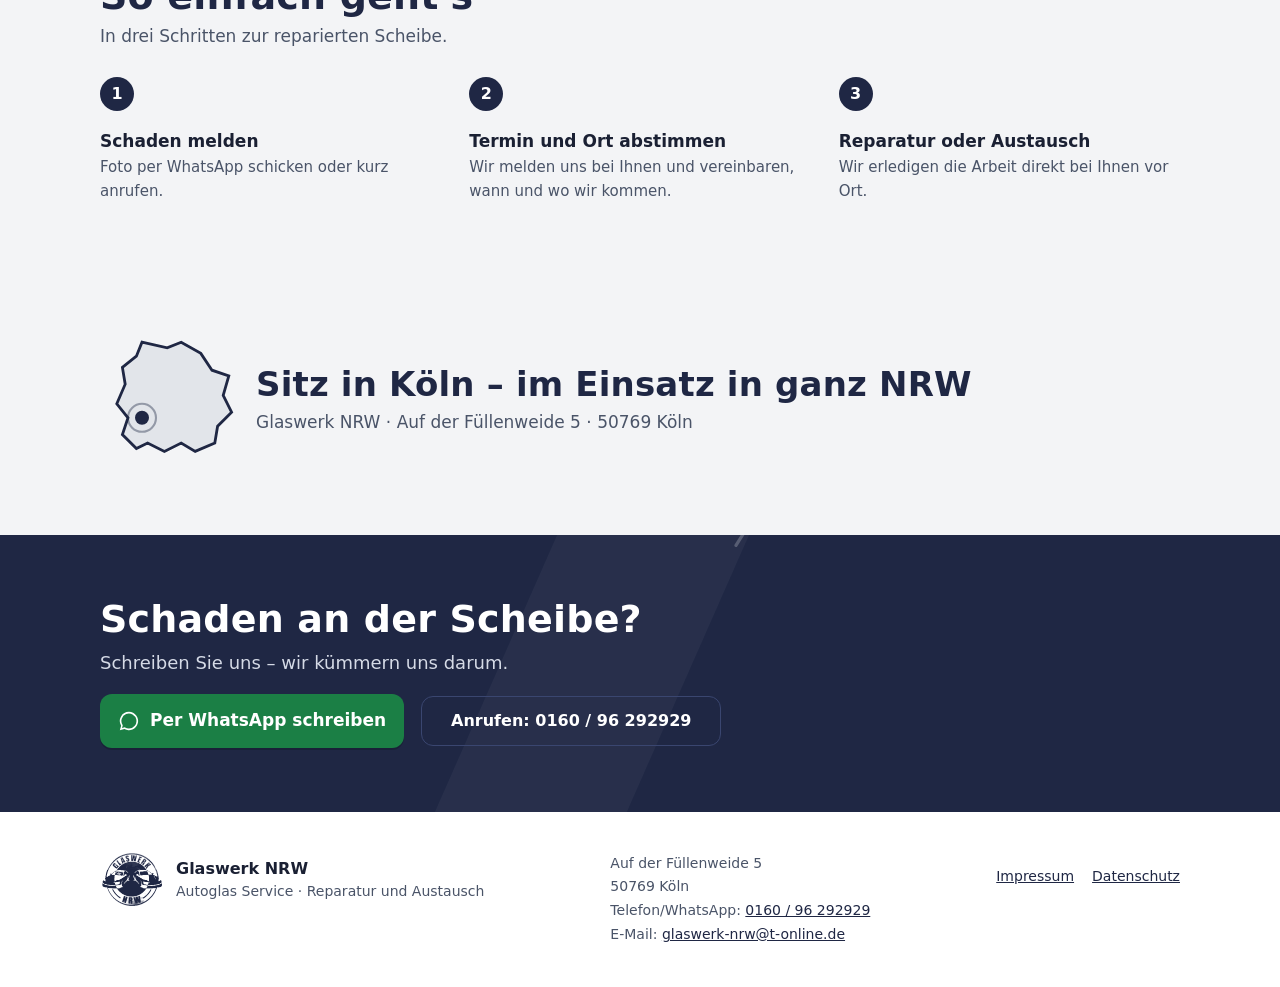
==== commit 18a2772d: "PC-Ansicht und Schadenskacheln in Windschutzscheiben-Form Ab 960 px breite, mehrspaltige Ansicht; Ha" ====
--- a/site/index.html
+++ b/site/index.html
@@ -78,10 +78,17 @@
 
 /* Problemwahl */
 .problems{display:grid;grid-template-columns:1fr 1fr;gap:10px}
-.problem{min-height:96px;display:flex;flex-direction:column;align-items:flex-start;justify-content:space-between;gap:8px;text-align:left;border:2px solid var(--border);background:#fff;border-radius:var(--radius);padding:14px;font:inherit;font-weight:650;color:var(--ink);cursor:pointer;transition:border-color .15s,background .15s}
-.problem svg{width:26px;height:26px;color:var(--navy-3)}
-.problem[aria-pressed="true"]{border-color:var(--navy);background:#E9ECF4;box-shadow:inset 0 0 0 1px var(--navy)}
-.problem.unsure{grid-column:1/-1;min-height:60px;flex-direction:row;align-items:center;justify-content:flex-start}
+/* Kacheln in Form einer Windschutzscheibe: gewölbte Ober-/Unterkante, schräge A-Säulen */
+.problems{--ws:polygon(9% 7%,20% 3.6%,35% 1.4%,50% .6%,65% 1.4%,80% 3.6%,91% 7%,100% 94%,86% 97.6%,68% 99.4%,50% 100%,32% 99.4%,14% 97.6%,0% 94%)}
+.problem{position:relative;isolation:isolate;min-height:104px;display:flex;flex-direction:column;align-items:center;justify-content:center;gap:8px;text-align:center;border:0;background:transparent;padding:18px 16%;font:inherit;font-weight:650;color:var(--ink);cursor:pointer;line-height:1.25}
+.problem::before,.problem::after{content:"";position:absolute;clip-path:var(--ws);transition:background .15s}
+.problem::before{inset:0;background:var(--silver-3);z-index:-2}
+.problem::after{inset:2px;background:#fff;z-index:-1}
+.problem svg{width:26px;height:26px;color:var(--navy-3);flex:none}
+.problem:hover::before{background:var(--navy-3)}
+.problem[aria-pressed="true"]::before{background:var(--navy)}
+.problem[aria-pressed="true"]::after{inset:3px;background:#E9ECF4}
+.problem.unsure{grid-column:1/-1;min-height:64px;flex-direction:row;padding:14px 8%;--ws:polygon(2.5% 9%,20% 3.5%,35% 1.2%,50% .5%,65% 1.2%,80% 3.5%,97.5% 9%,100% 92%,82% 97.5%,50% 100%,18% 97.5%,0% 92%)}
 .next{margin-top:14px;background:#fff;border:1px solid var(--border);border-radius:var(--radius);padding:16px}
 .next p{margin:0 0 12px;color:var(--muted);font-size:15px}
 .next strong{color:var(--ink)}
@@ -121,6 +128,11 @@
 .footer a{color:var(--navy)}
 .links{display:flex;gap:18px;margin-top:14px}
 
+/* Sprungziel kurz hervorheben (Links aus der Entscheidungsübersicht) */
+[id]{scroll-margin-top:12px}
+section:has(> h2:target),section:has(> div > div > h2:target),section:has(> h1:target),.header:target,.footer:target{animation:flash 2.6s ease-out}
+@keyframes flash{0%,40%{box-shadow:inset 0 0 0 4px #F2B84B}100%{box-shadow:inset 0 0 0 4px transparent}}
+
 /* Sticky-CTA (Variante D021) */
 .sticky{position:fixed;left:50%;transform:translate(-50%,120%);bottom:0;width:min(100%,440px);padding:10px 12px calc(10px + env(safe-area-inset-bottom));background:rgba(255,255,255,.96);backdrop-filter:blur(6px);border-top:1px solid var(--border);display:flex;gap:10px;z-index:20;transition:transform .25s ease}
 .sticky.show{transform:translate(-50%,0)}
@@ -129,8 +141,56 @@
 
 
 
-@media (min-width:760px){
+@media (min-width:760px) and (max-width:959px){
   .page{border-left:1px solid var(--border);border-right:1px solid var(--border);box-shadow:0 0 44px rgba(0,0,0,.06)}
+}
+
+.phone-text{display:none}
+
+/* PC-Ansicht: gleiche Inhalte, breiter und mehrspaltig */
+@media (min-width:960px){
+  .page{width:100%;max-width:none}
+  .header,.strip,.hero,.section,.cta,.footer{padding-left:max(48px,calc((100% - 1080px)/2));padding-right:max(48px,calc((100% - 1080px)/2))}
+  .header{padding-top:14px;padding-bottom:14px}
+  .brand img{width:64px}
+  .brand-name{font-size:24px}
+  .phone-text{display:inline;font-weight:700;color:var(--navy);text-decoration:none;margin-right:12px}
+  .header-call{display:flex;align-items:center}
+
+  .hero{padding-top:84px;padding-bottom:88px}
+  .hero h1{font-size:68px;max-width:720px}
+  .hero .lead{font-size:21px;max-width:620px;margin:20px 0 32px}
+  .hero .btn,.cta .btn{display:inline-flex;width:auto;min-width:300px;vertical-align:middle}
+  .hero .btn-call,.cta .btn-call{margin:0 0 0 12px}
+  .hint{text-align:left;font-size:15px;margin-top:18px}
+
+  .section{padding-top:64px;padding-bottom:64px}
+  .section h2,.cta h2{font-size:38px}
+  .section .intro{font-size:17px;margin-bottom:28px}
+
+  .problems{grid-template-columns:repeat(4,1fr);gap:16px}
+  .problem{min-height:140px;font-size:17px}
+  .problem svg{width:32px;height:32px}
+  .next{max-width:640px}
+
+  .trust{grid-template-columns:repeat(3,1fr);gap:16px}
+  .trust li{flex-direction:column;padding:22px}
+
+  .steps{display:grid;grid-template-columns:repeat(3,1fr);gap:28px}
+  .steps li{padding:52px 0 0 0}
+  .steps li::after{display:none}
+
+  .area svg{width:140px}
+  .area h2{font-size:34px!important}
+
+  .cta{padding-top:64px;padding-bottom:64px}
+  .cta p{font-size:18px}
+
+  .footer{display:flex;justify-content:space-between;align-items:flex-start;gap:40px;padding-top:40px;padding-bottom:40px}
+  .footer .f-brand{margin:0}
+
+  /* Kontakt steht am PC oben in der Kopfzeile, die Handy-Leiste entfällt */
+  .sticky{display:none}
 }
 </style>
 </head>
@@ -140,14 +200,17 @@
 
 <div class="page">
 
-  <header class="header">
+  <header class="header" id="kopf">
     <a class="brand" href="#top" aria-label="Glaswerk NRW – zur Startseite">
       <img src="assets/logo.png" alt="" width="52" height="45">
       <span class="brand-name">Glaswerk NRW<span class="brand-sub">Autoglas Service</span></span>
     </a>
-    <a class="icon-btn" href="tel:+4916096292929" aria-label="Anrufen: 0160 96 292929">
-      <svg viewBox="0 0 24 24" fill="none" stroke="currentColor" stroke-width="2" stroke-linecap="round" stroke-linejoin="round" aria-hidden="true"><path d="M22 16.9v3a2 2 0 0 1-2.2 2 19.8 19.8 0 0 1-8.6-3.1 19.5 19.5 0 0 1-6-6A19.8 19.8 0 0 1 2.1 4.2 2 2 0 0 1 4.1 2h3a2 2 0 0 1 2 1.7c.1.9.4 1.8.7 2.7a2 2 0 0 1-.5 2.1L8 9.8a16 16 0 0 0 6 6l1.3-1.3a2 2 0 0 1 2.1-.4c.9.3 1.8.6 2.7.7a2 2 0 0 1 1.7 2z"/></svg>
-    </a>
+    <div class="header-call">
+      <a class="phone-text" href="tel:+4916096292929">0160 / 96 292929</a>
+      <a class="icon-btn" href="tel:+4916096292929" aria-label="Anrufen: 0160 96 292929">
+        <svg viewBox="0 0 24 24" fill="none" stroke="currentColor" stroke-width="2" stroke-linecap="round" stroke-linejoin="round" aria-hidden="true"><path d="M22 16.9v3a2 2 0 0 1-2.2 2 19.8 19.8 0 0 1-8.6-3.1 19.5 19.5 0 0 1-6-6A19.8 19.8 0 0 1 2.1 4.2 2 2 0 0 1 4.1 2h3a2 2 0 0 1 2 1.7c.1.9.4 1.8.7 2.7a2 2 0 0 1-.5 2.1L8 9.8a16 16 0 0 0 6 6l1.3-1.3a2 2 0 0 1 2.1-.4c.9.3 1.8.6 2.7.7a2 2 0 0 1 1.7 2z"/></svg>
+      </a>
+    </div>
   </header>
 
   <main id="top">
@@ -300,7 +363,7 @@
     </section>
   </main>
 
-  <footer class="footer">
+  <footer class="footer" id="kontakt">
     <div class="f-brand">
       <img src="assets/logo.png" alt="Logo Glaswerk NRW" width="64" height="55">
       <div><strong>Glaswerk NRW</strong><br>Autoglas Service · Reparatur und Austausch</div>
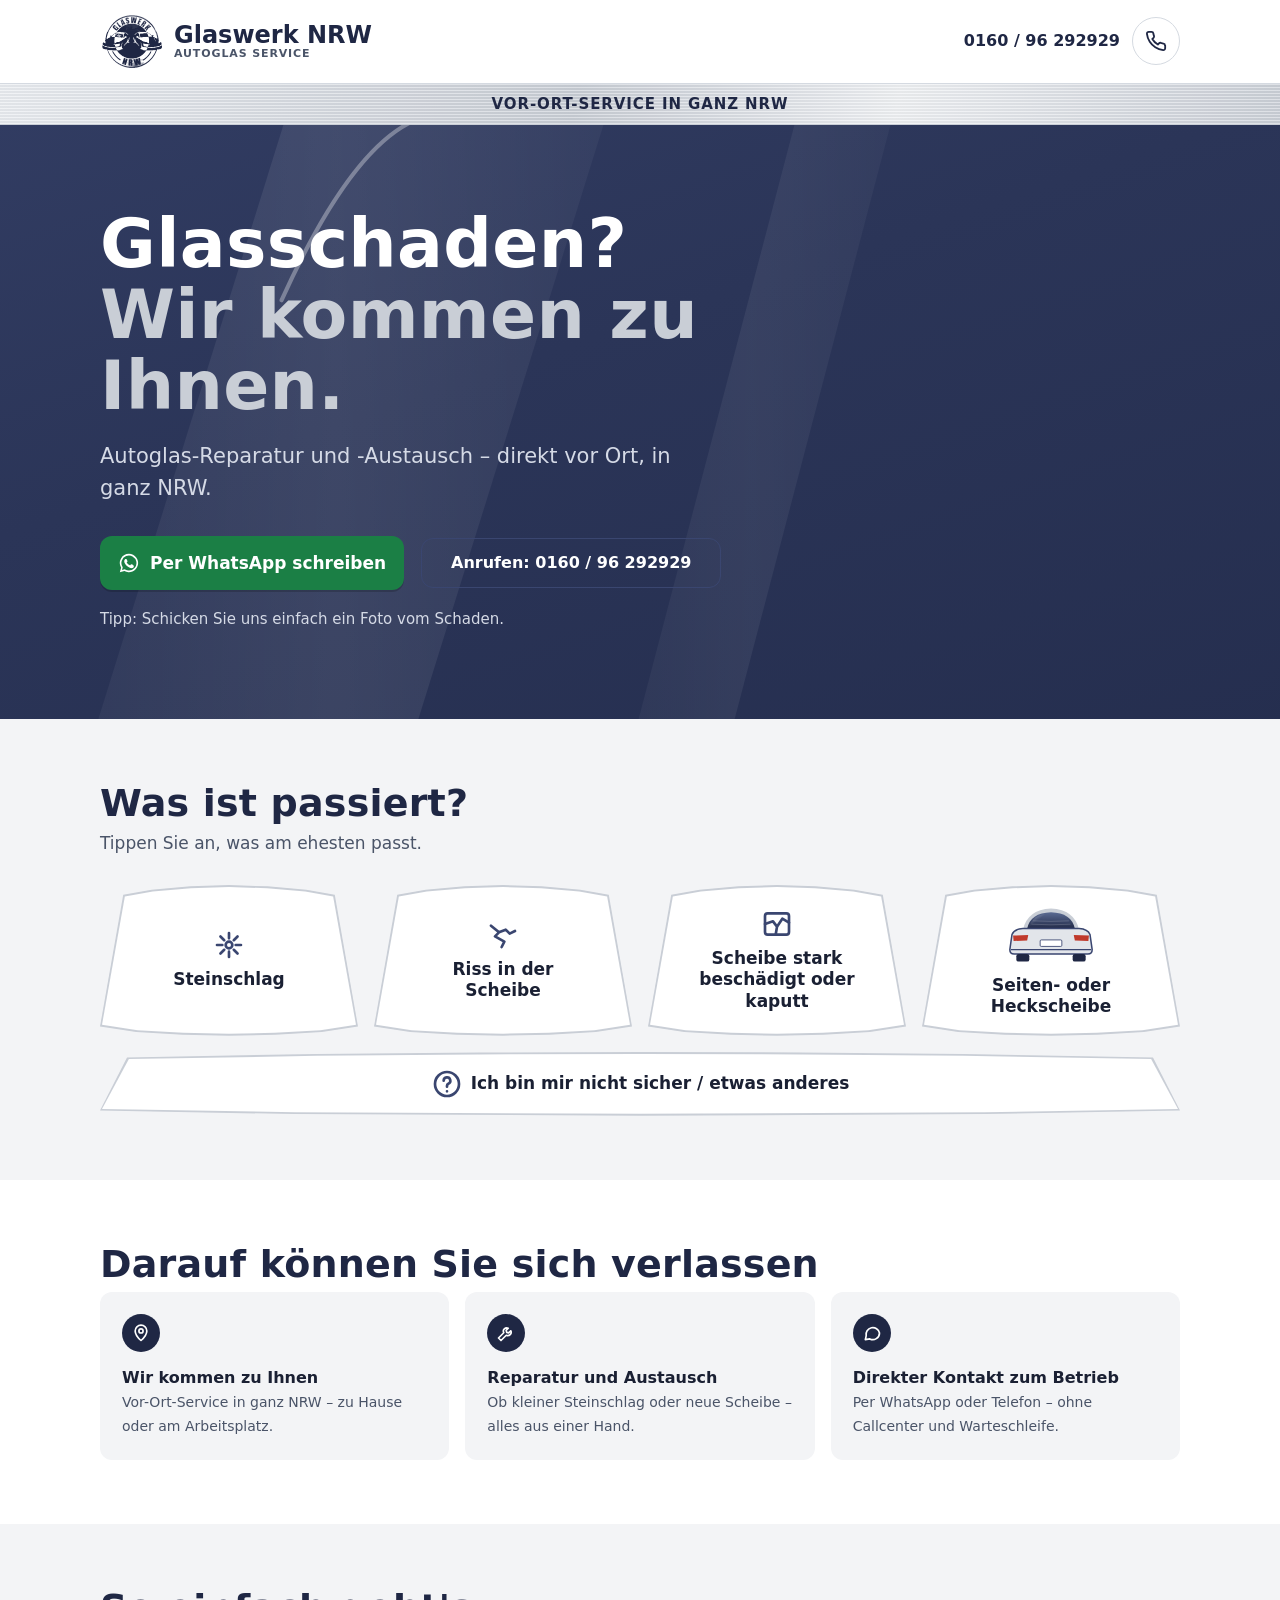
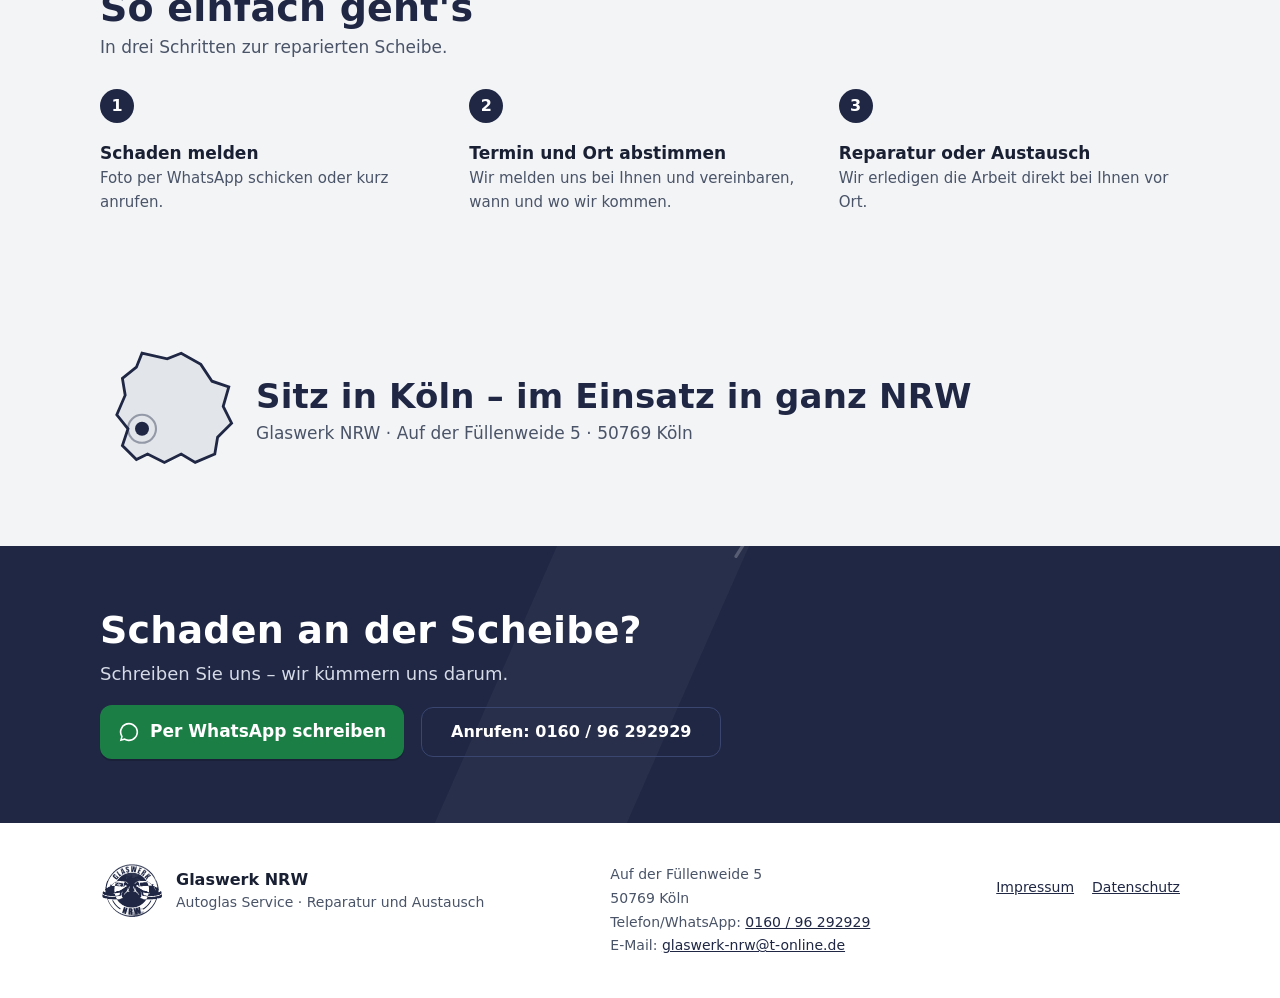
==== commit eb293456: "Kachel Seiten-/Heckscheibe: eigene Illustration eines Autohecks Co-Authored-By: Claude Opus 5.5 (1M " ====
--- a/site/index.html
+++ b/site/index.html
@@ -85,6 +85,7 @@
 .problem::before{inset:0;background:var(--silver-3);z-index:-2}
 .problem::after{inset:2px;background:#fff;z-index:-1}
 .problem svg{width:26px;height:26px;color:var(--navy-3);flex:none}
+.problem svg.rear{width:84px;height:52px}
 .problem:hover::before{background:var(--navy-3)}
 .problem[aria-pressed="true"]::before{background:var(--navy)}
 .problem[aria-pressed="true"]::after{inset:3px;background:#E9ECF4}
@@ -171,6 +172,7 @@
   .problems{grid-template-columns:repeat(4,1fr);gap:16px}
   .problem{min-height:140px;font-size:17px}
   .problem svg{width:32px;height:32px}
+  .problem svg.rear{width:104px;height:65px}
   .next{max-width:640px}
 
   .trust{grid-template-columns:repeat(3,1fr);gap:16px}
@@ -283,7 +285,31 @@
           Scheibe stark beschädigt oder kaputt
         </button>
         <button class="problem" type="button" aria-pressed="false" data-label="einen Schaden an einer Seiten- oder Heckscheibe">
-          <svg viewBox="0 0 24 24" fill="none" stroke="currentColor" stroke-width="2" stroke-linecap="round" stroke-linejoin="round" aria-hidden="true"><path d="M3 16l2-6a2 2 0 0 1 2-1.4h10A2 2 0 0 1 19 10l2 6v3H3z"/><path d="M6 10.5h5v3H5.2M13 10.5h5l.8 3H13z"/></svg>
+          <!-- Eigene Illustration: Autoheck mit Heckscheibe (keine fremden Bildrechte, D025) -->
+          <svg class="rear" viewBox="0 0 96 60" aria-hidden="true">
+            <defs>
+              <linearGradient id="gRear" x1="0" y1="0" x2="0" y2="1"><stop offset="0" stop-color="#5B6B93"/><stop offset="1" stop-color="#1F2744"/></linearGradient>
+              <linearGradient id="gRearShine" x1="0" y1="0" x2="1" y2="1"><stop offset="0" stop-color="#fff" stop-opacity=".45"/><stop offset=".45" stop-color="#fff" stop-opacity="0"/></linearGradient>
+            </defs>
+            <!-- Dach und C-Säulen -->
+            <path d="M22 26 Q26 7 48 6 Q70 7 74 26 Z" fill="#C9CED6"/>
+            <!-- Heckscheibe -->
+            <path d="M26 24.5 Q29 10 48 9.4 Q67 10 70 24.5 Q48 26.2 26 24.5 Z" fill="url(#gRear)"/>
+            <path d="M28 23 Q31 11.5 46 10.6 L36 24.3 Q31 24 28 23 Z" fill="url(#gRearShine)"/>
+            <!-- Heizdrähte -->
+            <path d="M30 20.5 Q48 21.6 66 20.5 M31.5 17.4 Q48 18.4 64.5 17.4" stroke="#fff" stroke-opacity=".25" stroke-width=".6" fill="none"/>
+            <!-- Karosserie -->
+            <path d="M12 30 Q14 25 22 24.5 L74 24.5 Q82 25 84 30 L86 44 Q86 48 82 48 L14 48 Q10 48 10 44 Z" fill="#E2E5EA" stroke="#3A4670" stroke-width="1.4"/>
+            <!-- Rückleuchten -->
+            <path d="M13 31 L27 30.5 L26 35.5 L13.5 36 Z" fill="#C0392B"/>
+            <path d="M83 31 L69 30.5 L70 35.5 L82.5 36 Z" fill="#C0392B"/>
+            <!-- Kennzeichenfeld (leer) -->
+            <rect x="38" y="35" width="20" height="6" rx="1" fill="#fff" stroke="#3A4670" stroke-width=".8"/>
+            <!-- Stoßfänger und Räder -->
+            <path d="M11 44 L85 44" stroke="#3A4670" stroke-width="1.2"/>
+            <rect x="16" y="48" width="12" height="7" rx="2" fill="#1F2744"/>
+            <rect x="68" y="48" width="12" height="7" rx="2" fill="#1F2744"/>
+          </svg>
           Seiten- oder Heckscheibe
         </button>
         <button class="problem unsure" type="button" aria-pressed="false" data-label="eine andere Frage bzw. bin mir nicht sicher, was es ist">
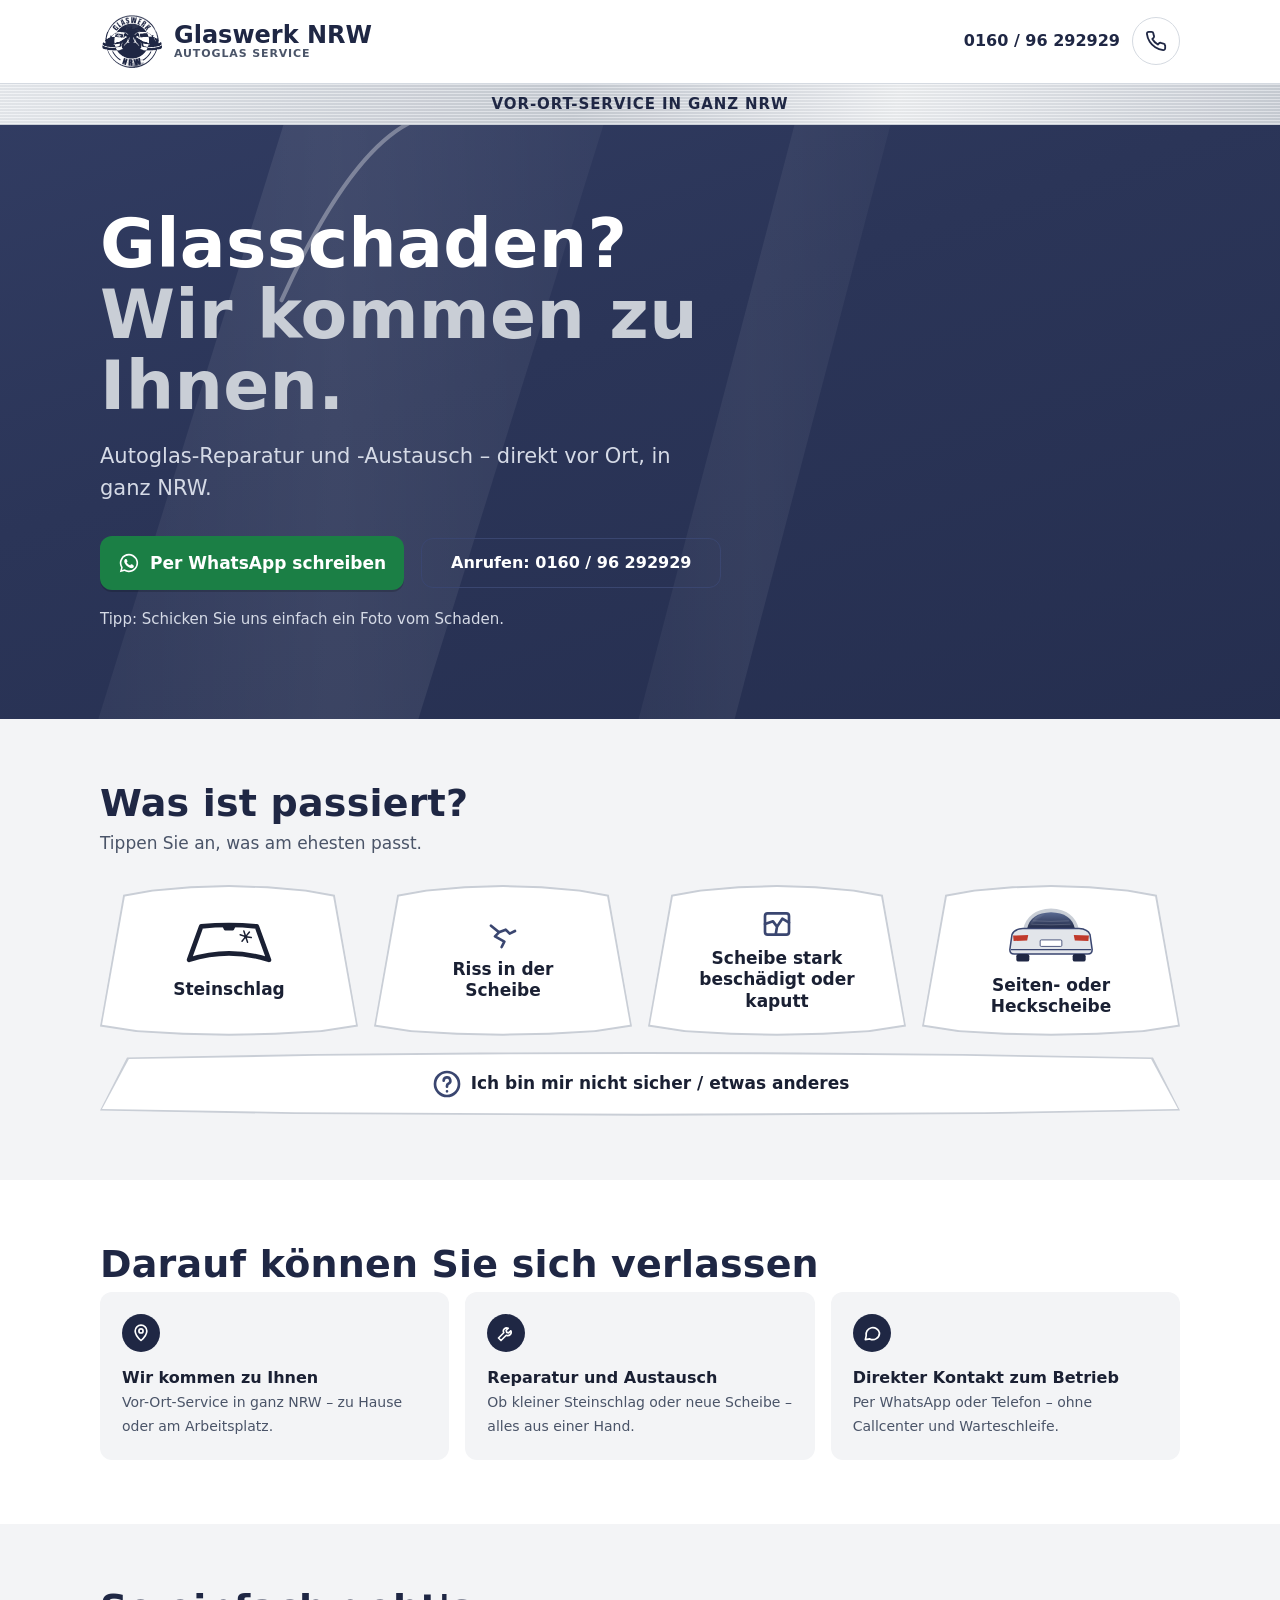
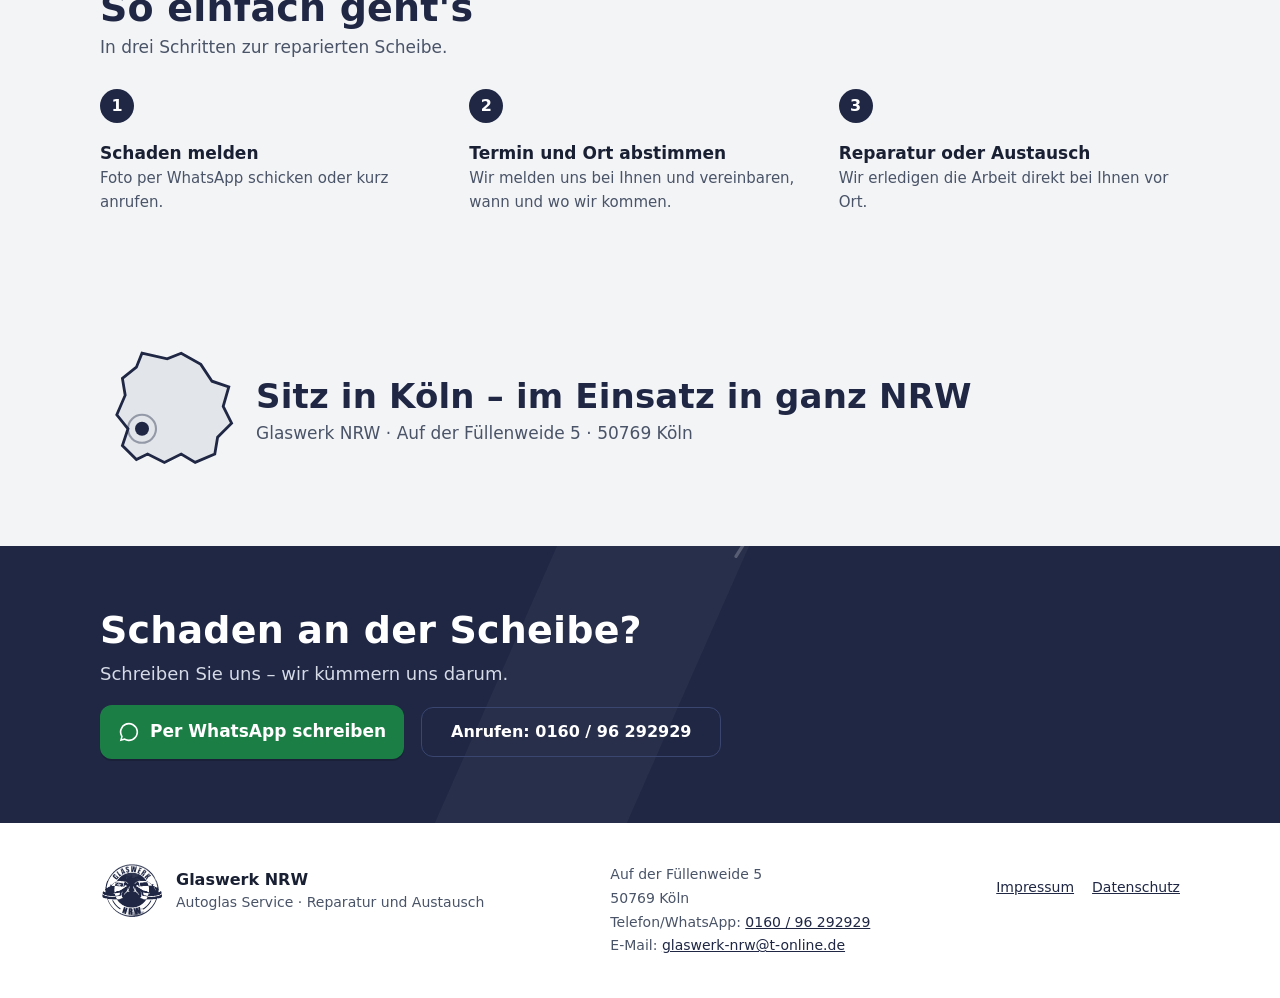
==== commit 5b83a4f4: "Kachel Steinschlag: Frontscheiben-Symbol mit Steinschlag Co-Authored-By: Claude Opus 5.5 (1M context" ====
--- a/site/index.html
+++ b/site/index.html
@@ -86,6 +86,7 @@
 .problem::after{inset:2px;background:#fff;z-index:-1}
 .problem svg{width:26px;height:26px;color:var(--navy-3);flex:none}
 .problem svg.rear{width:84px;height:52px}
+.problem svg.ws{width:72px;height:42px;color:var(--ink)}
 .problem:hover::before{background:var(--navy-3)}
 .problem[aria-pressed="true"]::before{background:var(--navy)}
 .problem[aria-pressed="true"]::after{inset:3px;background:#E9ECF4}
@@ -173,6 +174,7 @@
   .problem{min-height:140px;font-size:17px}
   .problem svg{width:32px;height:32px}
   .problem svg.rear{width:104px;height:65px}
+  .problem svg.ws{width:90px;height:52px}
   .next{max-width:640px}
 
   .trust{grid-template-columns:repeat(3,1fr);gap:16px}
@@ -273,7 +275,12 @@
       <p class="intro">Tippen Sie an, was am ehesten passt.</p>
       <div class="problems" role="group" aria-label="Schadensart wählen">
         <button class="problem" type="button" aria-pressed="false" data-label="einen Steinschlag in der Scheibe">
-          <svg viewBox="0 0 24 24" fill="none" stroke="currentColor" stroke-width="2" stroke-linecap="round" aria-hidden="true"><circle cx="12" cy="12" r="2.5"/><path d="M12 3v4M12 17v4M3 12h4M17 12h4M5.6 5.6l2.8 2.8M15.6 15.6l2.8 2.8M18.4 5.6l-2.8 2.8M8.4 15.6l-2.8 2.8"/></svg>
+          <!-- Frontscheiben-Umriss mit Spiegelfuß, kleiner Steinschlag rechts oben -->
+          <svg class="ws" viewBox="0 0 96 56" fill="none" stroke="currentColor" stroke-linejoin="round" stroke-linecap="round" aria-hidden="true">
+            <path d="M18 8 Q48 5 78 8 L91 44 Q48 30 5 44 Z" stroke-width="5"/>
+            <path d="M42 6.6 L44 11 H52 L54 6.6" stroke-width="3" fill="currentColor"/>
+            <g transform="translate(66 19)" stroke-width="1.6"><circle r="1.8" fill="currentColor" stroke="none"/><path d="M0 0 L-6 -2 M0 0 L-2 -6 M0 0 L4 -5 M0 0 L6 1 M0 0 L2 6 M0 0 L-4 5"/></g>
+          </svg>
           Steinschlag
         </button>
         <button class="problem" type="button" aria-pressed="false" data-label="einen Riss in der Scheibe">
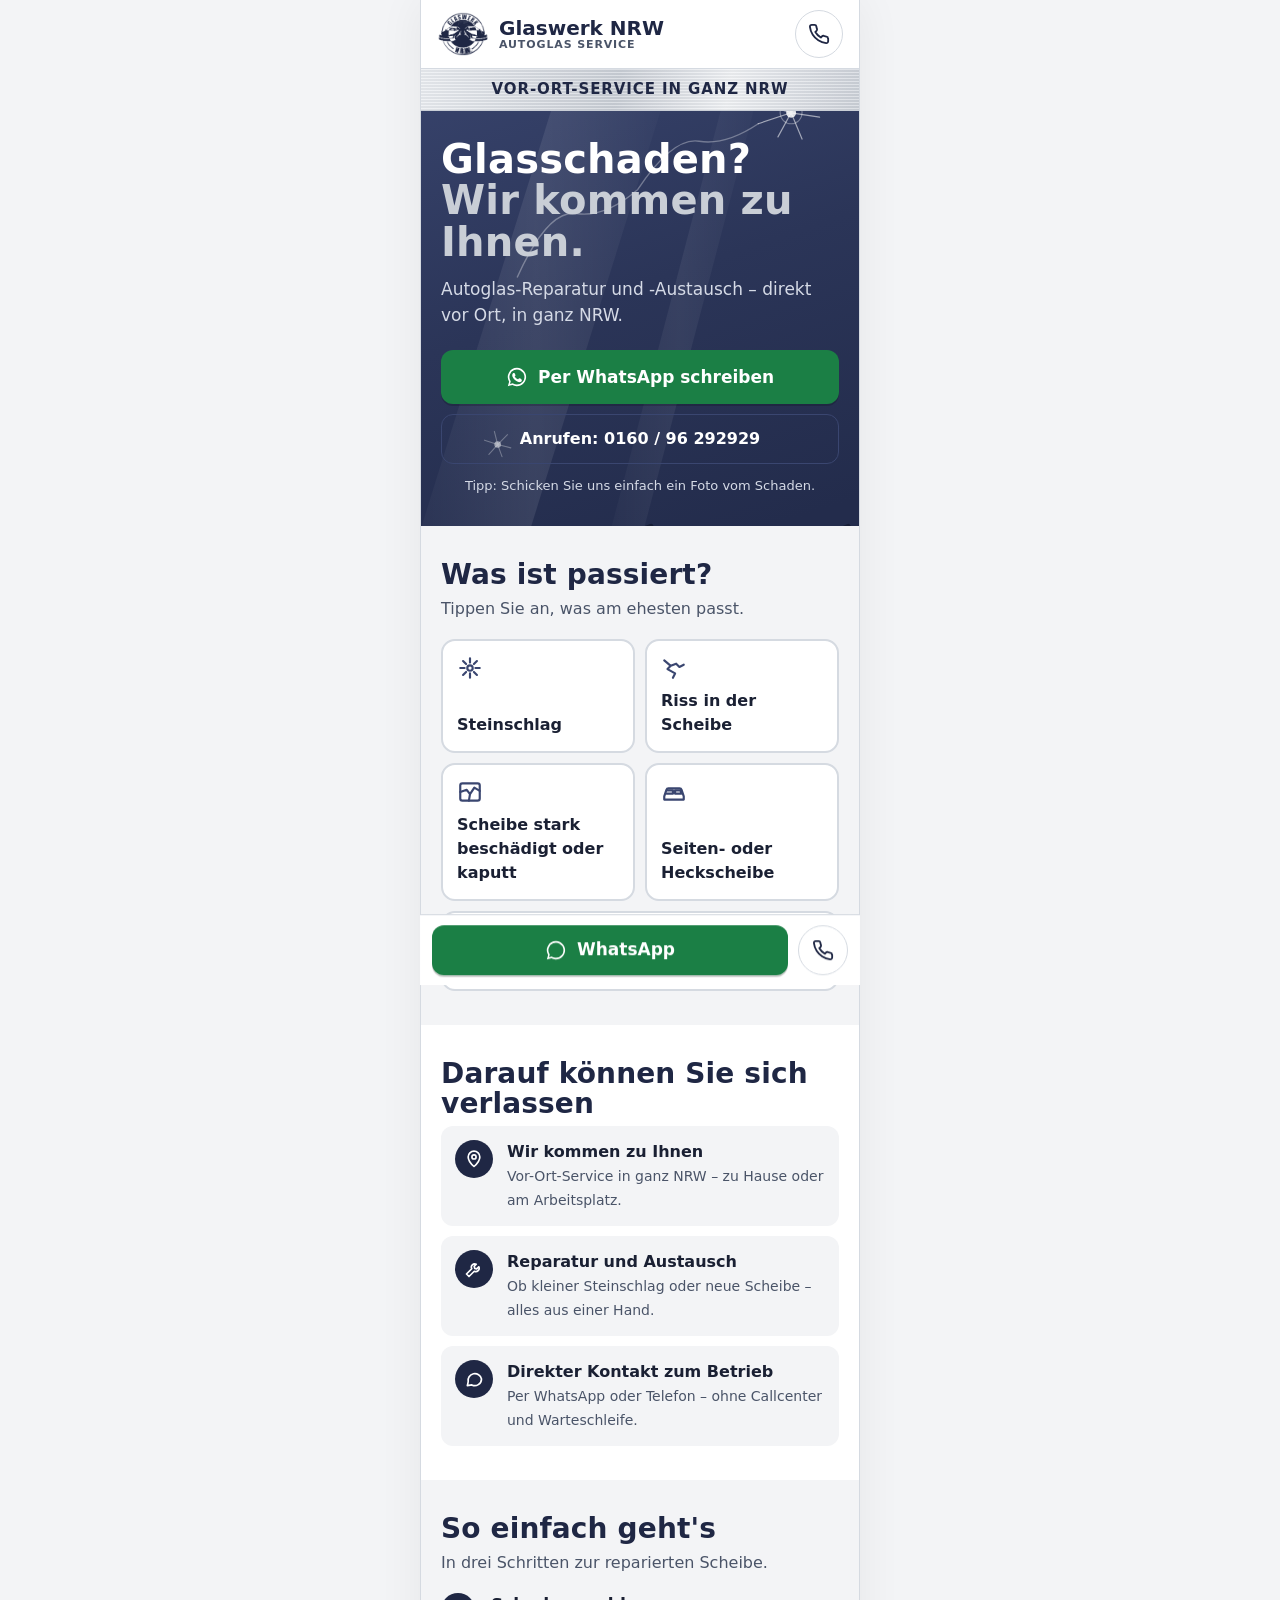
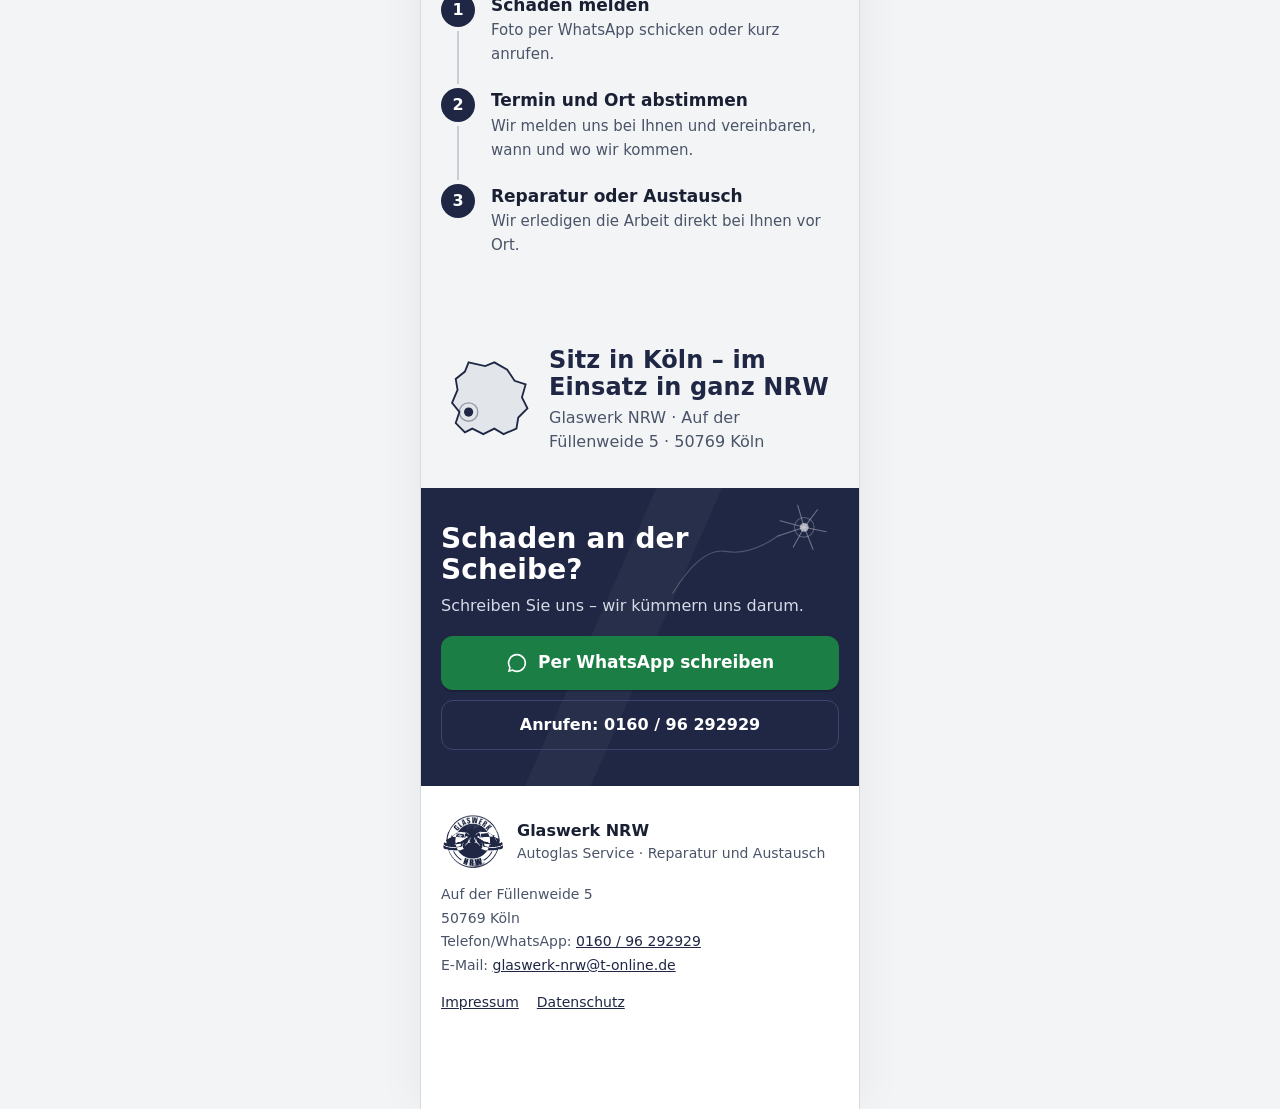
==== commit 4918f220: "Zurück auf Stand b4183b5 (vor 9ffa193) Macht 9ffa193, 18a2772, eb29345, 5b83a4f und 8139321 rückgäng" ====
--- a/site/index.html
+++ b/site/index.html
@@ -78,19 +78,10 @@
 
 /* Problemwahl */
 .problems{display:grid;grid-template-columns:1fr 1fr;gap:10px}
-/* Kacheln in Form einer Windschutzscheibe: gewölbte Ober-/Unterkante, schräge A-Säulen */
-.problems{--ws:polygon(9% 7%,20% 3.6%,35% 1.4%,50% .6%,65% 1.4%,80% 3.6%,91% 7%,100% 94%,86% 97.6%,68% 99.4%,50% 100%,32% 99.4%,14% 97.6%,0% 94%)}
-.problem{position:relative;isolation:isolate;min-height:104px;display:flex;flex-direction:column;align-items:center;justify-content:center;gap:8px;text-align:center;border:0;background:transparent;padding:18px 16%;font:inherit;font-weight:650;color:var(--ink);cursor:pointer;line-height:1.25}
-.problem::before,.problem::after{content:"";position:absolute;clip-path:var(--ws);transition:background .15s}
-.problem::before{inset:0;background:var(--silver-3);z-index:-2}
-.problem::after{inset:2px;background:#fff;z-index:-1}
-.problem svg{width:26px;height:26px;color:var(--navy-3);flex:none}
-.problem svg.rear{width:84px;height:52px}
-.problem svg.ws{width:72px;height:42px;color:var(--ink)}
-.problem:hover::before{background:var(--navy-3)}
-.problem[aria-pressed="true"]::before{background:var(--navy)}
-.problem[aria-pressed="true"]::after{inset:3px;background:#E9ECF4}
-.problem.unsure{grid-column:1/-1;min-height:64px;flex-direction:row;padding:14px 8%;--ws:polygon(2.5% 9%,20% 3.5%,35% 1.2%,50% .5%,65% 1.2%,80% 3.5%,97.5% 9%,100% 92%,82% 97.5%,50% 100%,18% 97.5%,0% 92%)}
+.problem{min-height:96px;display:flex;flex-direction:column;align-items:flex-start;justify-content:space-between;gap:8px;text-align:left;border:2px solid var(--border);background:#fff;border-radius:var(--radius);padding:14px;font:inherit;font-weight:650;color:var(--ink);cursor:pointer;transition:border-color .15s,background .15s}
+.problem svg{width:26px;height:26px;color:var(--navy-3)}
+.problem[aria-pressed="true"]{border-color:var(--navy);background:#E9ECF4;box-shadow:inset 0 0 0 1px var(--navy)}
+.problem.unsure{grid-column:1/-1;min-height:60px;flex-direction:row;align-items:center;justify-content:flex-start}
 .next{margin-top:14px;background:#fff;border:1px solid var(--border);border-radius:var(--radius);padding:16px}
 .next p{margin:0 0 12px;color:var(--muted);font-size:15px}
 .next strong{color:var(--ink)}
@@ -130,11 +121,6 @@
 .footer a{color:var(--navy)}
 .links{display:flex;gap:18px;margin-top:14px}
 
-/* Sprungziel kurz hervorheben (Links aus der Entscheidungsübersicht) */
-[id]{scroll-margin-top:12px}
-section:has(> h2:target),section:has(> div > div > h2:target),section:has(> h1:target),.header:target,.footer:target{animation:flash 2.6s ease-out}
-@keyframes flash{0%,40%{box-shadow:inset 0 0 0 4px #F2B84B}100%{box-shadow:inset 0 0 0 4px transparent}}
-
 /* Sticky-CTA (Variante D021) */
 .sticky{position:fixed;left:50%;transform:translate(-50%,120%);bottom:0;width:min(100%,440px);padding:10px 12px calc(10px + env(safe-area-inset-bottom));background:rgba(255,255,255,.96);backdrop-filter:blur(6px);border-top:1px solid var(--border);display:flex;gap:10px;z-index:20;transition:transform .25s ease}
 .sticky.show{transform:translate(-50%,0)}
@@ -143,58 +129,8 @@
 
 
 
-@media (min-width:760px) and (max-width:959px){
+@media (min-width:760px){
   .page{border-left:1px solid var(--border);border-right:1px solid var(--border);box-shadow:0 0 44px rgba(0,0,0,.06)}
-}
-
-.phone-text{display:none}
-
-/* PC-Ansicht: gleiche Inhalte, breiter und mehrspaltig */
-@media (min-width:960px){
-  .page{width:100%;max-width:none}
-  .header,.strip,.hero,.section,.cta,.footer{padding-left:max(48px,calc((100% - 1080px)/2));padding-right:max(48px,calc((100% - 1080px)/2))}
-  .header{padding-top:14px;padding-bottom:14px}
-  .brand img{width:64px}
-  .brand-name{font-size:24px}
-  .phone-text{display:inline;font-weight:700;color:var(--navy);text-decoration:none;margin-right:12px}
-  .header-call{display:flex;align-items:center}
-
-  .hero{padding-top:84px;padding-bottom:88px}
-  .hero h1{font-size:68px;max-width:720px}
-  .hero .lead{font-size:21px;max-width:620px;margin:20px 0 32px}
-  .hero .btn,.cta .btn{display:inline-flex;width:auto;min-width:300px;vertical-align:middle}
-  .hero .btn-call,.cta .btn-call{margin:0 0 0 12px}
-  .hint{text-align:left;font-size:15px;margin-top:18px}
-
-  .section{padding-top:64px;padding-bottom:64px}
-  .section h2,.cta h2{font-size:38px}
-  .section .intro{font-size:17px;margin-bottom:28px}
-
-  .problems{grid-template-columns:repeat(4,1fr);gap:16px}
-  .problem{min-height:140px;font-size:17px}
-  .problem svg{width:32px;height:32px}
-  .problem svg.rear{width:104px;height:65px}
-  .problem svg.ws{width:90px;height:52px}
-  .next{max-width:640px}
-
-  .trust{grid-template-columns:repeat(3,1fr);gap:16px}
-  .trust li{flex-direction:column;padding:22px}
-
-  .steps{display:grid;grid-template-columns:repeat(3,1fr);gap:28px}
-  .steps li{padding:52px 0 0 0}
-  .steps li::after{display:none}
-
-  .area svg{width:140px}
-  .area h2{font-size:34px!important}
-
-  .cta{padding-top:64px;padding-bottom:64px}
-  .cta p{font-size:18px}
-
-  .footer{display:flex;justify-content:space-between;align-items:flex-start;gap:40px;padding-top:40px;padding-bottom:40px}
-  .footer .f-brand{margin:0}
-
-  /* Kontakt steht am PC oben in der Kopfzeile, die Handy-Leiste entfällt */
-  .sticky{display:none}
 }
 </style>
 </head>
@@ -204,17 +140,14 @@
 
 <div class="page">
 
-  <header class="header" id="kopf">
+  <header class="header">
     <a class="brand" href="#top" aria-label="Glaswerk NRW – zur Startseite">
       <img src="assets/logo.png" alt="" width="52" height="45">
       <span class="brand-name">Glaswerk NRW<span class="brand-sub">Autoglas Service</span></span>
     </a>
-    <div class="header-call">
-      <a class="phone-text" href="tel:+4916096292929">0160 / 96 292929</a>
-      <a class="icon-btn" href="tel:+4916096292929" aria-label="Anrufen: 0160 96 292929">
-        <svg viewBox="0 0 24 24" fill="none" stroke="currentColor" stroke-width="2" stroke-linecap="round" stroke-linejoin="round" aria-hidden="true"><path d="M22 16.9v3a2 2 0 0 1-2.2 2 19.8 19.8 0 0 1-8.6-3.1 19.5 19.5 0 0 1-6-6A19.8 19.8 0 0 1 2.1 4.2 2 2 0 0 1 4.1 2h3a2 2 0 0 1 2 1.7c.1.9.4 1.8.7 2.7a2 2 0 0 1-.5 2.1L8 9.8a16 16 0 0 0 6 6l1.3-1.3a2 2 0 0 1 2.1-.4c.9.3 1.8.6 2.7.7a2 2 0 0 1 1.7 2z"/></svg>
-      </a>
-    </div>
+    <a class="icon-btn" href="tel:+4916096292929" aria-label="Anrufen: 0160 96 292929">
+      <svg viewBox="0 0 24 24" fill="none" stroke="currentColor" stroke-width="2" stroke-linecap="round" stroke-linejoin="round" aria-hidden="true"><path d="M22 16.9v3a2 2 0 0 1-2.2 2 19.8 19.8 0 0 1-8.6-3.1 19.5 19.5 0 0 1-6-6A19.8 19.8 0 0 1 2.1 4.2 2 2 0 0 1 4.1 2h3a2 2 0 0 1 2 1.7c.1.9.4 1.8.7 2.7a2 2 0 0 1-.5 2.1L8 9.8a16 16 0 0 0 6 6l1.3-1.3a2 2 0 0 1 2.1-.4c.9.3 1.8.6 2.7.7a2 2 0 0 1 1.7 2z"/></svg>
+    </a>
   </header>
 
   <main id="top">
@@ -275,12 +208,7 @@
       <p class="intro">Tippen Sie an, was am ehesten passt.</p>
       <div class="problems" role="group" aria-label="Schadensart wählen">
         <button class="problem" type="button" aria-pressed="false" data-label="einen Steinschlag in der Scheibe">
-          <!-- Frontscheiben-Umriss mit Spiegelfuß, kleiner Steinschlag rechts oben -->
-          <svg class="ws" viewBox="0 0 96 56" fill="none" stroke="currentColor" stroke-linejoin="round" stroke-linecap="round" aria-hidden="true">
-            <path d="M18 8 Q48 5 78 8 L91 44 Q48 30 5 44 Z" stroke-width="5"/>
-            <path d="M42 6.6 L44 11 H52 L54 6.6" stroke-width="3" fill="currentColor"/>
-            <g transform="translate(66 19)" stroke-width="1.6"><circle r="1.8" fill="currentColor" stroke="none"/><path d="M0 0 L-6 -2 M0 0 L-2 -6 M0 0 L4 -5 M0 0 L6 1 M0 0 L2 6 M0 0 L-4 5"/></g>
-          </svg>
+          <svg viewBox="0 0 24 24" fill="none" stroke="currentColor" stroke-width="2" stroke-linecap="round" aria-hidden="true"><circle cx="12" cy="12" r="2.5"/><path d="M12 3v4M12 17v4M3 12h4M17 12h4M5.6 5.6l2.8 2.8M15.6 15.6l2.8 2.8M18.4 5.6l-2.8 2.8M8.4 15.6l-2.8 2.8"/></svg>
           Steinschlag
         </button>
         <button class="problem" type="button" aria-pressed="false" data-label="einen Riss in der Scheibe">
@@ -292,31 +220,7 @@
           Scheibe stark beschädigt oder kaputt
         </button>
         <button class="problem" type="button" aria-pressed="false" data-label="einen Schaden an einer Seiten- oder Heckscheibe">
-          <!-- Eigene Illustration: Autoheck mit Heckscheibe (keine fremden Bildrechte, D025) -->
-          <svg class="rear" viewBox="0 0 96 60" aria-hidden="true">
-            <defs>
-              <linearGradient id="gRear" x1="0" y1="0" x2="0" y2="1"><stop offset="0" stop-color="#5B6B93"/><stop offset="1" stop-color="#1F2744"/></linearGradient>
-              <linearGradient id="gRearShine" x1="0" y1="0" x2="1" y2="1"><stop offset="0" stop-color="#fff" stop-opacity=".45"/><stop offset=".45" stop-color="#fff" stop-opacity="0"/></linearGradient>
-            </defs>
-            <!-- Dach und C-Säulen -->
-            <path d="M22 26 Q26 7 48 6 Q70 7 74 26 Z" fill="#C9CED6"/>
-            <!-- Heckscheibe -->
-            <path d="M26 24.5 Q29 10 48 9.4 Q67 10 70 24.5 Q48 26.2 26 24.5 Z" fill="url(#gRear)"/>
-            <path d="M28 23 Q31 11.5 46 10.6 L36 24.3 Q31 24 28 23 Z" fill="url(#gRearShine)"/>
-            <!-- Heizdrähte -->
-            <path d="M30 20.5 Q48 21.6 66 20.5 M31.5 17.4 Q48 18.4 64.5 17.4" stroke="#fff" stroke-opacity=".25" stroke-width=".6" fill="none"/>
-            <!-- Karosserie -->
-            <path d="M12 30 Q14 25 22 24.5 L74 24.5 Q82 25 84 30 L86 44 Q86 48 82 48 L14 48 Q10 48 10 44 Z" fill="#E2E5EA" stroke="#3A4670" stroke-width="1.4"/>
-            <!-- Rückleuchten -->
-            <path d="M13 31 L27 30.5 L26 35.5 L13.5 36 Z" fill="#C0392B"/>
-            <path d="M83 31 L69 30.5 L70 35.5 L82.5 36 Z" fill="#C0392B"/>
-            <!-- Kennzeichenfeld (leer) -->
-            <rect x="38" y="35" width="20" height="6" rx="1" fill="#fff" stroke="#3A4670" stroke-width=".8"/>
-            <!-- Stoßfänger und Räder -->
-            <path d="M11 44 L85 44" stroke="#3A4670" stroke-width="1.2"/>
-            <rect x="16" y="48" width="12" height="7" rx="2" fill="#1F2744"/>
-            <rect x="68" y="48" width="12" height="7" rx="2" fill="#1F2744"/>
-          </svg>
+          <svg viewBox="0 0 24 24" fill="none" stroke="currentColor" stroke-width="2" stroke-linecap="round" stroke-linejoin="round" aria-hidden="true"><path d="M3 16l2-6a2 2 0 0 1 2-1.4h10A2 2 0 0 1 19 10l2 6v3H3z"/><path d="M6 10.5h5v3H5.2M13 10.5h5l.8 3H13z"/></svg>
           Seiten- oder Heckscheibe
         </button>
         <button class="problem unsure" type="button" aria-pressed="false" data-label="eine andere Frage bzw. bin mir nicht sicher, was es ist">
@@ -396,7 +300,7 @@
     </section>
   </main>
 
-  <footer class="footer" id="kontakt">
+  <footer class="footer">
     <div class="f-brand">
       <img src="assets/logo.png" alt="Logo Glaswerk NRW" width="64" height="55">
       <div><strong>Glaswerk NRW</strong><br>Autoglas Service · Reparatur und Austausch</div>
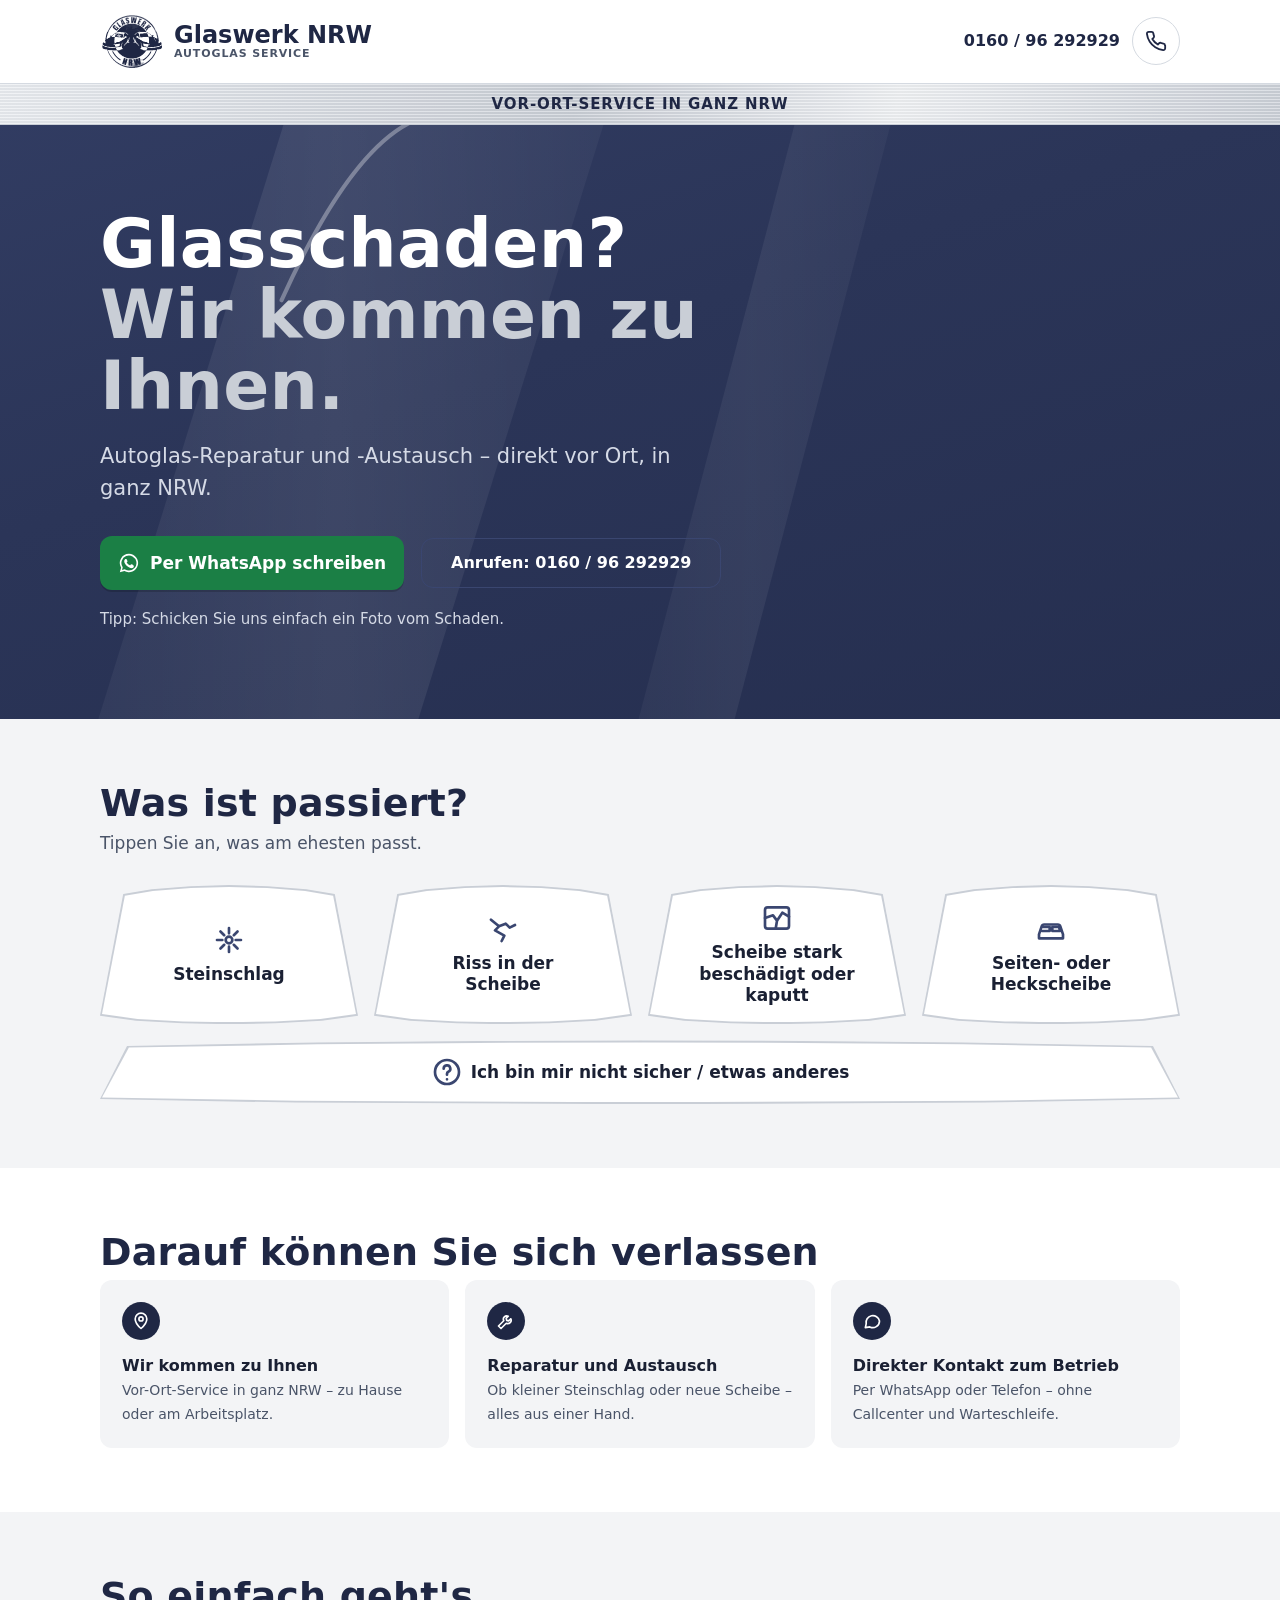
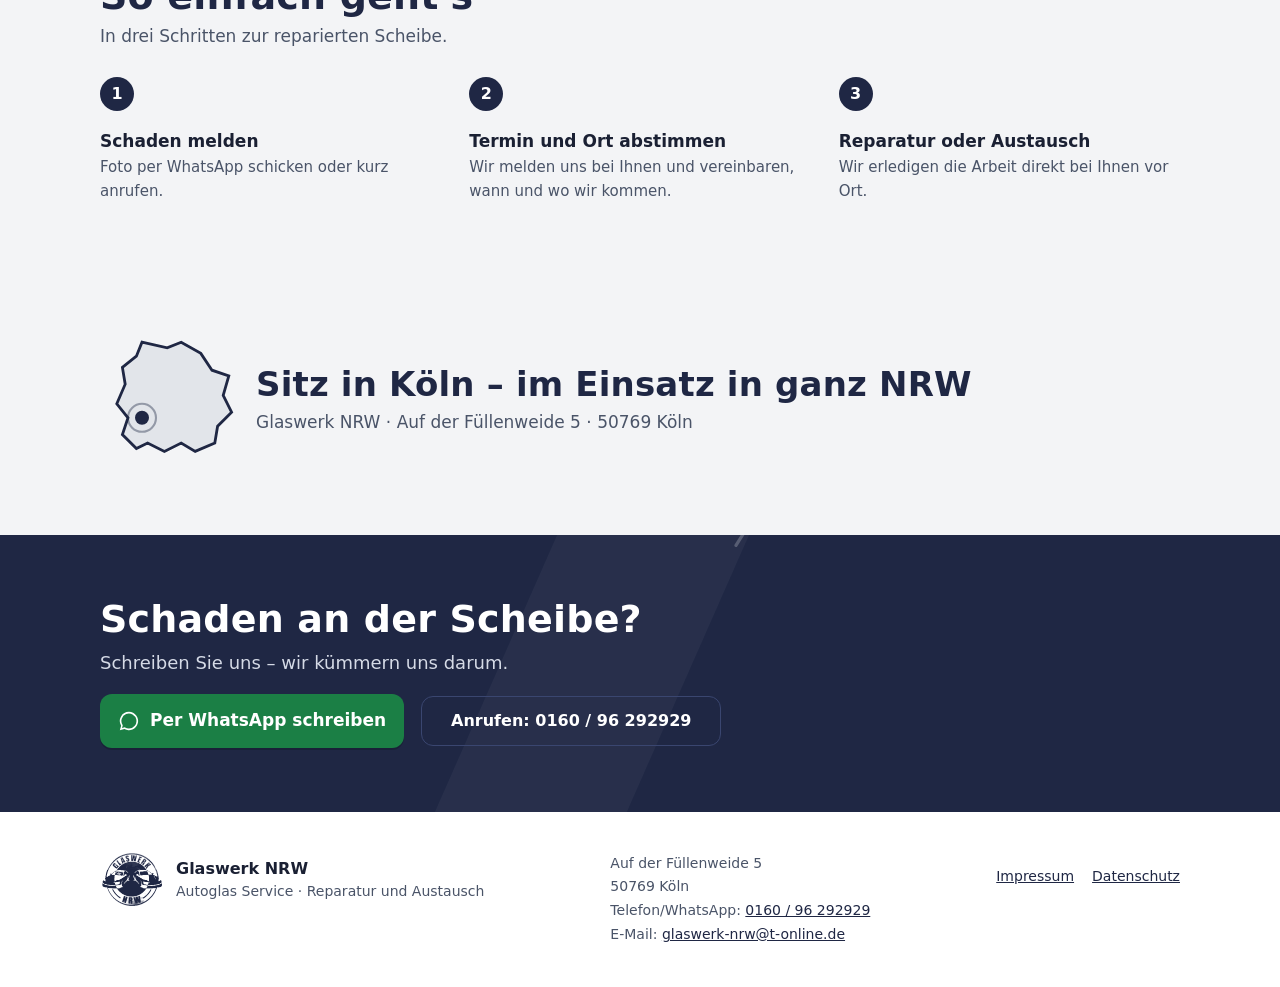
==== commit ab40ce48: "PC-Ansicht und Windschutzscheiben-Kacheln wieder übernommen (18a2772) Ohne die Sprungmarken aus 9ffa" ====
--- a/site/index.html
+++ b/site/index.html
@@ -78,10 +78,17 @@
 
 /* Problemwahl */
 .problems{display:grid;grid-template-columns:1fr 1fr;gap:10px}
-.problem{min-height:96px;display:flex;flex-direction:column;align-items:flex-start;justify-content:space-between;gap:8px;text-align:left;border:2px solid var(--border);background:#fff;border-radius:var(--radius);padding:14px;font:inherit;font-weight:650;color:var(--ink);cursor:pointer;transition:border-color .15s,background .15s}
-.problem svg{width:26px;height:26px;color:var(--navy-3)}
-.problem[aria-pressed="true"]{border-color:var(--navy);background:#E9ECF4;box-shadow:inset 0 0 0 1px var(--navy)}
-.problem.unsure{grid-column:1/-1;min-height:60px;flex-direction:row;align-items:center;justify-content:flex-start}
+/* Kacheln in Form einer Windschutzscheibe: gewölbte Ober-/Unterkante, schräge A-Säulen */
+.problems{--ws:polygon(9% 7%,20% 3.6%,35% 1.4%,50% .6%,65% 1.4%,80% 3.6%,91% 7%,100% 94%,86% 97.6%,68% 99.4%,50% 100%,32% 99.4%,14% 97.6%,0% 94%)}
+.problem{position:relative;isolation:isolate;min-height:104px;display:flex;flex-direction:column;align-items:center;justify-content:center;gap:8px;text-align:center;border:0;background:transparent;padding:18px 16%;font:inherit;font-weight:650;color:var(--ink);cursor:pointer;line-height:1.25}
+.problem::before,.problem::after{content:"";position:absolute;clip-path:var(--ws);transition:background .15s}
+.problem::before{inset:0;background:var(--silver-3);z-index:-2}
+.problem::after{inset:2px;background:#fff;z-index:-1}
+.problem svg{width:26px;height:26px;color:var(--navy-3);flex:none}
+.problem:hover::before{background:var(--navy-3)}
+.problem[aria-pressed="true"]::before{background:var(--navy)}
+.problem[aria-pressed="true"]::after{inset:3px;background:#E9ECF4}
+.problem.unsure{grid-column:1/-1;min-height:64px;flex-direction:row;padding:14px 8%;--ws:polygon(2.5% 9%,20% 3.5%,35% 1.2%,50% .5%,65% 1.2%,80% 3.5%,97.5% 9%,100% 92%,82% 97.5%,50% 100%,18% 97.5%,0% 92%)}
 .next{margin-top:14px;background:#fff;border:1px solid var(--border);border-radius:var(--radius);padding:16px}
 .next p{margin:0 0 12px;color:var(--muted);font-size:15px}
 .next strong{color:var(--ink)}
@@ -129,8 +136,56 @@
 
 
 
-@media (min-width:760px){
+@media (min-width:760px) and (max-width:959px){
   .page{border-left:1px solid var(--border);border-right:1px solid var(--border);box-shadow:0 0 44px rgba(0,0,0,.06)}
+}
+
+.phone-text{display:none}
+
+/* PC-Ansicht: gleiche Inhalte, breiter und mehrspaltig */
+@media (min-width:960px){
+  .page{width:100%;max-width:none}
+  .header,.strip,.hero,.section,.cta,.footer{padding-left:max(48px,calc((100% - 1080px)/2));padding-right:max(48px,calc((100% - 1080px)/2))}
+  .header{padding-top:14px;padding-bottom:14px}
+  .brand img{width:64px}
+  .brand-name{font-size:24px}
+  .phone-text{display:inline;font-weight:700;color:var(--navy);text-decoration:none;margin-right:12px}
+  .header-call{display:flex;align-items:center}
+
+  .hero{padding-top:84px;padding-bottom:88px}
+  .hero h1{font-size:68px;max-width:720px}
+  .hero .lead{font-size:21px;max-width:620px;margin:20px 0 32px}
+  .hero .btn,.cta .btn{display:inline-flex;width:auto;min-width:300px;vertical-align:middle}
+  .hero .btn-call,.cta .btn-call{margin:0 0 0 12px}
+  .hint{text-align:left;font-size:15px;margin-top:18px}
+
+  .section{padding-top:64px;padding-bottom:64px}
+  .section h2,.cta h2{font-size:38px}
+  .section .intro{font-size:17px;margin-bottom:28px}
+
+  .problems{grid-template-columns:repeat(4,1fr);gap:16px}
+  .problem{min-height:140px;font-size:17px}
+  .problem svg{width:32px;height:32px}
+  .next{max-width:640px}
+
+  .trust{grid-template-columns:repeat(3,1fr);gap:16px}
+  .trust li{flex-direction:column;padding:22px}
+
+  .steps{display:grid;grid-template-columns:repeat(3,1fr);gap:28px}
+  .steps li{padding:52px 0 0 0}
+  .steps li::after{display:none}
+
+  .area svg{width:140px}
+  .area h2{font-size:34px!important}
+
+  .cta{padding-top:64px;padding-bottom:64px}
+  .cta p{font-size:18px}
+
+  .footer{display:flex;justify-content:space-between;align-items:flex-start;gap:40px;padding-top:40px;padding-bottom:40px}
+  .footer .f-brand{margin:0}
+
+  /* Kontakt steht am PC oben in der Kopfzeile, die Handy-Leiste entfällt */
+  .sticky{display:none}
 }
 </style>
 </head>
@@ -145,9 +200,12 @@
       <img src="assets/logo.png" alt="" width="52" height="45">
       <span class="brand-name">Glaswerk NRW<span class="brand-sub">Autoglas Service</span></span>
     </a>
-    <a class="icon-btn" href="tel:+4916096292929" aria-label="Anrufen: 0160 96 292929">
-      <svg viewBox="0 0 24 24" fill="none" stroke="currentColor" stroke-width="2" stroke-linecap="round" stroke-linejoin="round" aria-hidden="true"><path d="M22 16.9v3a2 2 0 0 1-2.2 2 19.8 19.8 0 0 1-8.6-3.1 19.5 19.5 0 0 1-6-6A19.8 19.8 0 0 1 2.1 4.2 2 2 0 0 1 4.1 2h3a2 2 0 0 1 2 1.7c.1.9.4 1.8.7 2.7a2 2 0 0 1-.5 2.1L8 9.8a16 16 0 0 0 6 6l1.3-1.3a2 2 0 0 1 2.1-.4c.9.3 1.8.6 2.7.7a2 2 0 0 1 1.7 2z"/></svg>
-    </a>
+    <div class="header-call">
+      <a class="phone-text" href="tel:+4916096292929">0160 / 96 292929</a>
+      <a class="icon-btn" href="tel:+4916096292929" aria-label="Anrufen: 0160 96 292929">
+        <svg viewBox="0 0 24 24" fill="none" stroke="currentColor" stroke-width="2" stroke-linecap="round" stroke-linejoin="round" aria-hidden="true"><path d="M22 16.9v3a2 2 0 0 1-2.2 2 19.8 19.8 0 0 1-8.6-3.1 19.5 19.5 0 0 1-6-6A19.8 19.8 0 0 1 2.1 4.2 2 2 0 0 1 4.1 2h3a2 2 0 0 1 2 1.7c.1.9.4 1.8.7 2.7a2 2 0 0 1-.5 2.1L8 9.8a16 16 0 0 0 6 6l1.3-1.3a2 2 0 0 1 2.1-.4c.9.3 1.8.6 2.7.7a2 2 0 0 1 1.7 2z"/></svg>
+      </a>
+    </div>
   </header>
 
   <main id="top">
